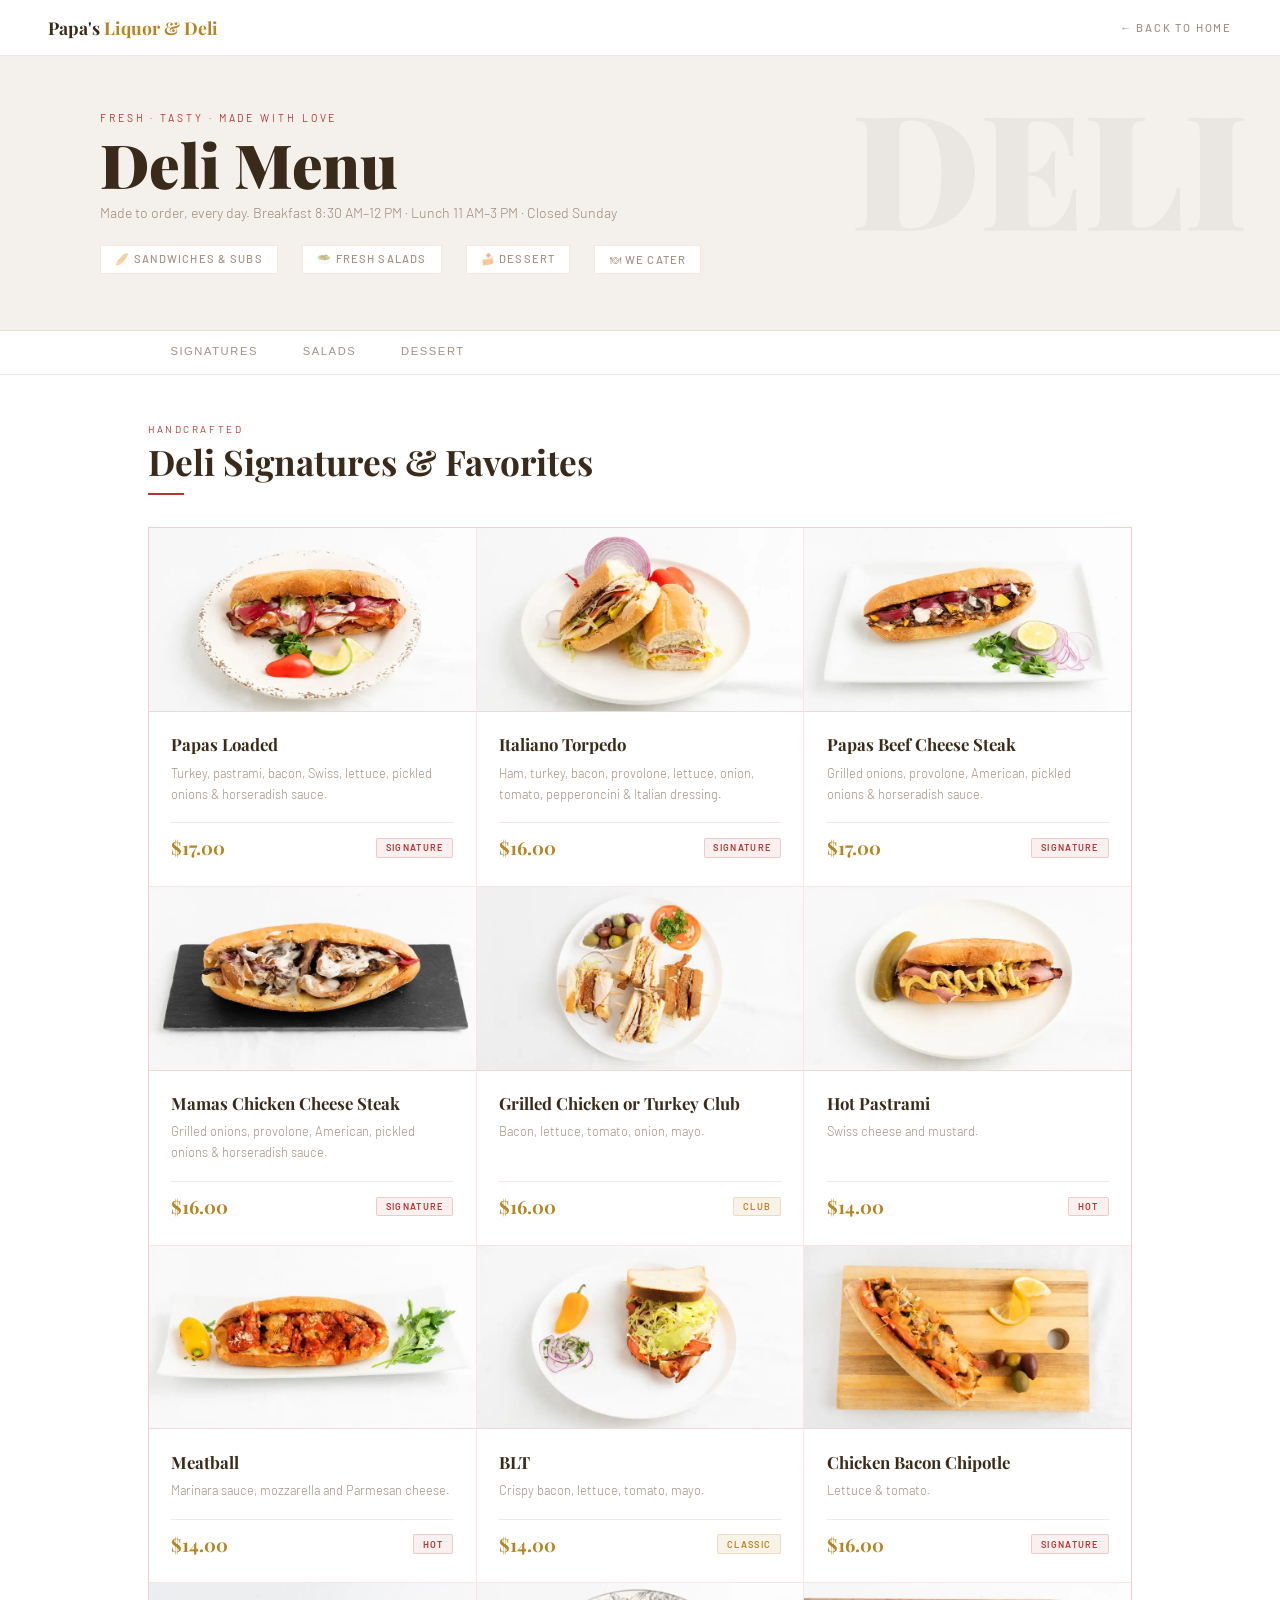
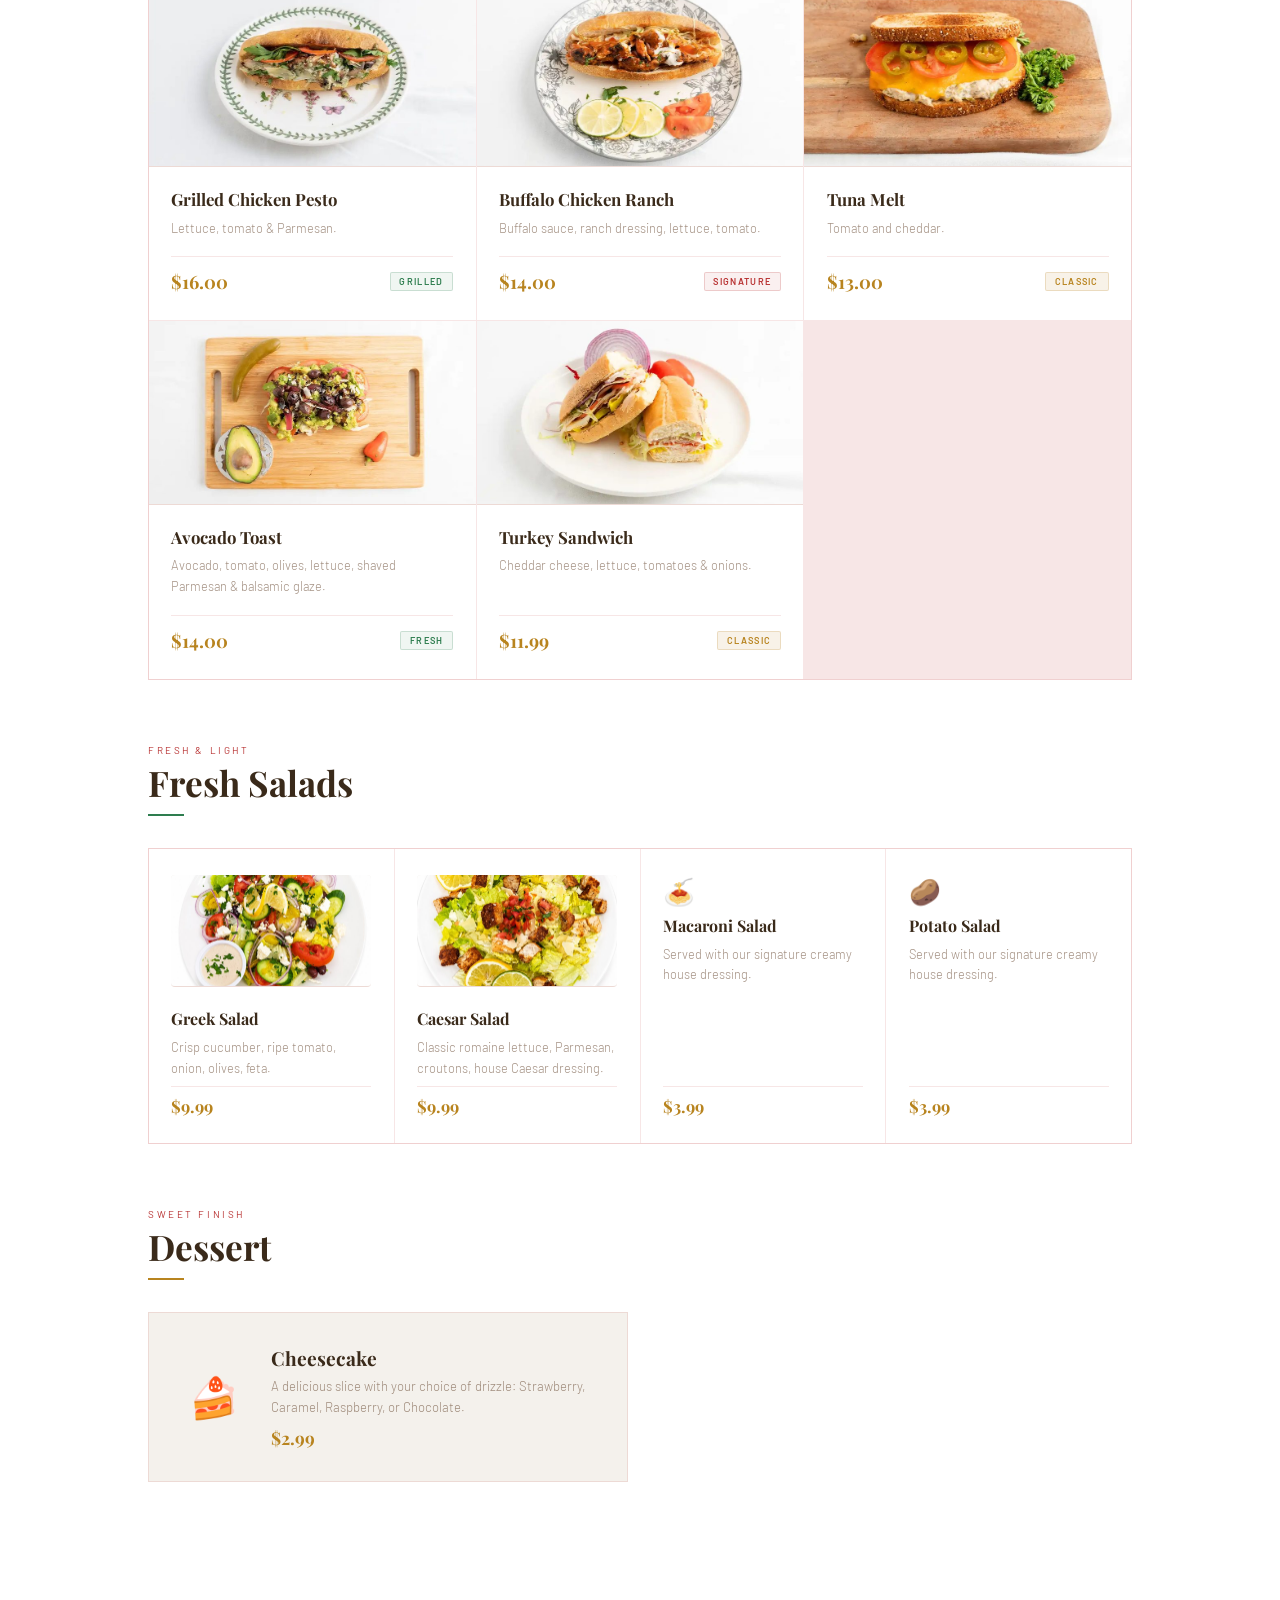
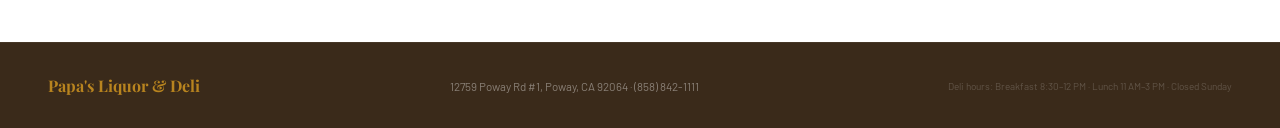
==== deli.html @ cf134327 "Update deli.html" ====
<!DOCTYPE html>
<html lang="en">
<head>
  <meta charset="UTF-8" />
  <meta name="viewport" content="width=device-width, initial-scale=1.0" />
  <title>Deli Menu — Papa's Liquor & Deli</title>
  <link href="https://fonts.googleapis.com/css2?family=Playfair+Display:ital,wght@0,700;0,900;1,400&family=Barlow:wght@300;400;500;600&display=swap" rel="stylesheet" />
  <style>
    *, *::before, *::after { box-sizing: border-box; margin: 0; padding: 0; }

    :root {
      --black:     #3a2a1a;
      --white:     #ffffff;
      --off-white: #f4f1ec;
      --panel:     #f9f7f4;
      --border:    rgba(184,50,50,0.12);
      --muted:     rgba(90,55,30,0.55);
      --gold:      #b8841f;
      --gold-dim:  rgba(184,132,31,0.1);
      --red:       #b83232;
      --red-bg:    rgba(184,50,50,0.07);
      --green:     #2e7d4f;
      --green-bg:  rgba(46,125,79,0.07);
    }

    html { scroll-behavior: smooth; }
    body {
      font-family: 'Barlow', sans-serif;
      background: var(--white);
      color: var(--black);
      overflow-x: hidden;
    }

    /* ── NAV ── */
    nav {
      position: fixed; top: 0; left: 0; right: 0; z-index: 200;
      display: flex; align-items: center; justify-content: space-between;
      padding: 1rem 3rem;
      background: rgba(255,255,255,0.96);
      backdrop-filter: blur(16px);
      border-bottom: 1px solid var(--border);
    }
    .nav-logo {
      font-family: 'Playfair Display', serif;
      font-size: 1.1rem; font-weight: 700; color: var(--black);
      text-decoration: none;
    }
    .nav-logo span { color: var(--gold); }
    .nav-back {
      font-size: 0.7rem; font-weight: 500;
      letter-spacing: 0.16em; text-transform: uppercase;
      color: var(--muted); text-decoration: none;
      transition: color 0.2s;
    }
    .nav-back:hover { color: var(--gold); }

    /* ── PAGE HEADER ── */
    .page-header {
      padding: 7rem 3rem 3.5rem;
      background: var(--off-white);
      border-bottom: 1px solid var(--border);
      position: relative; overflow: hidden;
    }
    .page-header::before {
      content: 'DELI';
      position: absolute; right: 2rem; top: 50%; transform: translateY(-50%);
      font-family: 'Playfair Display', serif;
      font-size: 10rem; font-weight: 900;
      color: rgba(0,0,0,0.04); line-height: 1;
      pointer-events: none; user-select: none;
    }
    .page-header-inner { max-width: 1080px; margin: 0 auto; position: relative; }
    .page-tag {
      font-size: 0.65rem; letter-spacing: 0.28em; text-transform: uppercase;
      color: var(--red); margin-bottom: 0.6rem;
    }
    .page-title {
      font-family: 'Playfair Display', serif;
      font-size: clamp(2.2rem, 5vw, 3.8rem);
      font-weight: 900; line-height: 1; margin-bottom: 0.6rem; color: var(--deli-red);
    }
    .page-sub {
      font-size: 0.88rem; font-weight: 300; color: var(--muted);
      margin-bottom: 1.5rem;
    }
    .header-meta {
      display: flex; gap: 1.5rem; flex-wrap: wrap;
    }
    .meta-pill {
      display: inline-flex; align-items: center; gap: 0.4rem;
      font-size: 0.7rem; font-weight: 500;
      letter-spacing: 0.1em; text-transform: uppercase;
      padding: 0.4rem 0.9rem;
      border: 1px solid var(--border);
      background: var(--white);
      color: var(--muted);
      cursor: pointer; text-decoration: none;
      font-family: 'Barlow', sans-serif;
      transition: border-color 0.2s, color 0.2s;
    }
    .meta-pill:hover { border-color: var(--deli-red); color: var(--deli-red); }

    /* ── STICKY SECTION NAV ── */
    .section-nav {
      position: sticky; top: 57px; z-index: 100;
      background: var(--white);
      border-bottom: 1px solid var(--border);
      overflow-x: auto;
    }
    .section-nav-inner {
      display: flex; max-width: 1080px; margin: 0 auto;
      padding: 0 3rem;
    }
    .snav-btn {
      padding: 0.9rem 1.4rem;
      font-size: 0.7rem; font-weight: 500;
      letter-spacing: 0.14em; text-transform: uppercase;
      background: transparent; border: none;
      border-bottom: 2px solid transparent;
      cursor: pointer; color: var(--muted);
      white-space: nowrap; transition: color 0.2s, border-color 0.2s;
    }
    .snav-btn:hover { color: var(--black); }
    .snav-btn.active { color: var(--red); border-bottom-color: var(--red); font-weight: 600; }

    /* ── CONTENT ── */
    .content { max-width: 1080px; margin: 0 auto; padding: 3rem 3rem 6rem; }

    /* ── SECTION HEADER ── */
    .menu-section { margin-bottom: 4rem; }
    .menu-section-header { margin-bottom: 2rem; }
    .section-label {
      font-size: 0.62rem; letter-spacing: 0.26em; text-transform: uppercase;
      color: var(--red); margin-bottom: 0.5rem;
    }
    .section-title {
      font-family: 'Playfair Display', serif;
      font-size: clamp(1.6rem, 3vw, 2.2rem);
      font-weight: 700; line-height: 1.1; color: var(--deli-red);
    }
    .section-rule { width: 36px; height: 2px; background: var(--red); margin-top: 0.75rem; }

    /* ── SPECIAL BANNER ── */
    .special-banner {
      background: var(--black);
      color: var(--white);
      padding: 2rem 2.5rem;
      display: grid;
      grid-template-columns: auto 1fr auto;
      gap: 2rem; align-items: center;
      margin-bottom: 3rem;
      position: relative; overflow: hidden;
    }
    .special-banner::before {
      content: '';
      position: absolute; inset: 0;
      background: repeating-linear-gradient(
        -55deg, transparent, transparent 40px,
        rgba(184,132,31,0.04) 40px, rgba(184,132,31,0.04) 41px
      );
    }
    .special-price-badge {
      width: 80px; height: 80px; border-radius: 50%;
      background: var(--gold);
      display: flex; flex-direction: column;
      align-items: center; justify-content: center;
      flex-shrink: 0; position: relative; z-index: 1;
    }
    .special-price-badge span:first-child {
      font-size: 0.6rem; font-weight: 600; letter-spacing: 0.1em; text-transform: uppercase;
      color: rgba(0,0,0,0.6);
    }
    .special-price-badge span:last-child {
      font-family: 'Playfair Display', serif;
      font-size: 1.5rem; font-weight: 900; color: var(--black); line-height: 1;
    }
    .special-info { position: relative; z-index: 1; }
    .special-name {
      font-family: 'Playfair Display', serif;
      font-size: 1.5rem; font-weight: 900;
      color: var(--gold); margin-bottom: 0.4rem;
    }
    .special-desc {
      font-size: 0.82rem; font-weight: 300;
      color: rgba(255,255,255,0.65); line-height: 1.7;
    }
    .special-options {
      position: relative; z-index: 1;
      display: flex; flex-direction: column; gap: 0.5rem;
    }
    .special-option-group { }
    .special-option-label {
      font-size: 0.6rem; font-weight: 600;
      letter-spacing: 0.16em; text-transform: uppercase;
      color: var(--gold); margin-bottom: 0.2rem;
    }
    .special-option-values {
      font-size: 0.78rem; font-weight: 300;
      color: rgba(255,255,255,0.6);
    }
    .addon-note {
      font-size: 0.72rem; font-weight: 400;
      color: rgba(255,255,255,0.4);
      border-top: 1px solid rgba(255,255,255,0.08);
      padding-top: 0.5rem; margin-top: 0.5rem;
    }

    /* ── SANDWICH GRID ── */
    .sandwich-grid {
      display: grid;
      grid-template-columns: repeat(auto-fill, minmax(300px, 1fr));
      gap: 1px;
      background: var(--border);
      border: 1px solid var(--border);
    }

    .sandwich-card {
      background: var(--white);
      display: flex; flex-direction: column;
      transition: background 0.2s;
      position: relative; overflow: hidden;
    }
    .sandwich-card:hover { background: var(--panel); }
    .sandwich-card::after {
      content: ''; position: absolute; bottom: 0; left: 0;
      width: 0; height: 2px; background: var(--red);
      transition: width 0.3s ease;
    }
    .sandwich-card:hover::after { width: 100%; }

    /* image slot */
    .sandwich-img {
      width: 100%; aspect-ratio: 16/9;
      background: var(--off-white);
      display: flex; align-items: center; justify-content: center;
      overflow: hidden; position: relative;
      border-bottom: 1px solid var(--border);
    }
    .sandwich-img img {
      width: 100%; height: 100%; object-fit: cover;
      transition: transform 0.4s ease;
    }
    .sandwich-card:hover .sandwich-img img { transform: scale(1.04); }
    .sandwich-img-placeholder {
      display: flex; flex-direction: column;
      align-items: center; justify-content: center;
      gap: 0.5rem; width: 100%; height: 100%;
      color: rgba(0,0,0,0.2);
    }
    .sandwich-img-placeholder span:first-child { font-size: 2rem; opacity: 0.4; }
    .sandwich-img-placeholder span:last-child {
      font-size: 0.62rem; letter-spacing: 0.14em; text-transform: uppercase;
    }

    .sandwich-body { padding: 1.4rem 1.4rem 1.6rem; flex: 1; display: flex; flex-direction: column; gap: 0.5rem; }

    .sandwich-name {
      font-family: 'Playfair Display', serif;
      font-size: 1.05rem; font-weight: 700; color: var(--deli-red);
      line-height: 1.2;
    }
    .sandwich-ingredients {
      font-size: 0.8rem; font-weight: 300;
      color: var(--muted); line-height: 1.65; flex: 1;
    }
    .sandwich-footer {
      display: flex; align-items: center; justify-content: space-between;
      margin-top: 0.6rem; padding-top: 0.75rem;
      border-top: 1px solid var(--border);
    }
    .sandwich-price {
      font-family: 'Playfair Display', serif;
      font-size: 1.15rem; font-weight: 700; color: var(--gold);
    }
    .sandwich-badge {
      font-size: 0.58rem; font-weight: 600;
      letter-spacing: 0.14em; text-transform: uppercase;
      padding: 0.2rem 0.55rem;
      background: var(--red-bg); color: var(--red);
      border: 1px solid rgba(184,50,50,0.2);
      border-radius: 2px;
    }
    .sandwich-badge.green {
      background: var(--green-bg); color: var(--green);
      border-color: rgba(46,125,79,0.2);
    }
    .sandwich-badge.gold {
      background: var(--gold-dim); color: var(--gold);
      border-color: rgba(184,132,31,0.2);
    }

    /* ── SALADS GRID ── */
    .salads-grid {
      display: grid;
      grid-template-columns: repeat(auto-fill, minmax(220px, 1fr));
      gap: 1px; background: var(--border); border: 1px solid var(--border);
    }
    .salad-card {
      background: var(--white); padding: 1.6rem 1.4rem;
      display: flex; flex-direction: column; gap: 0.5rem;
      transition: background 0.2s; position: relative; overflow: hidden;
    }
    .salad-card:hover { background: var(--panel); }
    .salad-card::after {
      content: ''; position: absolute; bottom: 0; left: 0;
      width: 0; height: 2px; background: var(--green);
      transition: width 0.3s ease;
    }
    .salad-card:hover::after { width: 100%; }
    .salad-icon { font-size: 1.6rem; }
    .salad-name {
      font-family: 'Playfair Display', serif;
      font-size: 1rem; font-weight: 700; color: var(--deli-red);
    }
    .salad-desc { font-size: 0.8rem; font-weight: 300; color: var(--muted); line-height: 1.6; flex: 1; }
    .salad-price {
      font-family: 'Playfair Display', serif;
      font-size: 1.05rem; font-weight: 700; color: var(--gold);
      padding-top: 0.5rem; border-top: 1px solid var(--border);
    }

    /* ── DESSERT ── */
    .dessert-card {
      background: var(--off-white);
      border: 1px solid var(--border);
      padding: 2rem 2.5rem;
      display: flex; align-items: center; gap: 2rem;
      max-width: 480px;
    }
    .dessert-icon { font-size: 2.5rem; flex-shrink: 0; }
    .dessert-name {
      font-family: 'Playfair Display', serif;
      font-size: 1.2rem; font-weight: 700; margin-bottom: 0.3rem; color: var(--deli-red);
    }
    .dessert-desc { font-size: 0.82rem; font-weight: 300; color: var(--muted); line-height: 1.6; margin-bottom: 0.5rem; }
    .dessert-price {
      font-family: 'Playfair Display', serif;
      font-size: 1.1rem; font-weight: 700; color: var(--gold);
    }

    /* ── FOOTER ── */
    footer {
      background: var(--black);
      border-top: 1px solid rgba(255,255,255,0.06);
      padding: 2rem 3rem;
      display: flex; align-items: center; justify-content: space-between;
    }
    .footer-logo {
      font-family: 'Playfair Display', serif;
      font-size: 1rem; font-weight: 700; color: var(--gold);
    }
    .footer-note { font-size: 0.72rem; color: rgba(255,255,255,0.4); }
    .footer-legal { font-size: 0.62rem; color: rgba(255,255,255,0.2); }

    @media (max-width: 768px) {
      nav { padding: 1rem 1.5rem; }
      .page-header { padding: 6rem 1.5rem 2.5rem; }
      .section-nav-inner { padding: 0 1rem; }
      .content { padding: 2rem 1.5rem 4rem; }
      .special-banner { grid-template-columns: 1fr; gap: 1.2rem; }
      .sandwich-grid { grid-template-columns: 1fr; }
      .salads-grid { grid-template-columns: 1fr 1fr; }
      footer { flex-direction: column; gap: 0.5rem; text-align: center; }
    }
  </style>
</head>
<body>

<!-- NAV -->
<nav>
  <a href="index.html" class="nav-logo">Papa's <span>Liquor & Deli</span></a>
  <a href="index.html" class="nav-back">← Back to Home</a>
</nav>

<!-- PAGE HEADER -->
<div class="page-header">
  <div class="page-header-inner">
    <p class="page-tag">Fresh · Tasty · Made With Love</p>
    <h1 class="page-title">Deli Menu</h1>
    <p class="page-sub">Made to order, every day. Breakfast 8:30 AM–12 PM · Lunch 11 AM–3 PM · Closed Sunday</p>
    <div class="header-meta">
      <button class="meta-pill" onclick="scrollToSection('signatures')">🥖 Sandwiches & Subs</button>
      <button class="meta-pill" onclick="scrollToSection('salads')">🥗 Fresh Salads</button>
      <button class="meta-pill" onclick="scrollToSection('dessert')">🍰 Dessert</button>
      <a class="meta-pill" href="index.html#contact">🍽 We Cater</a>
    </div>
  </div>
</div>

<!-- SECTION NAV -->
<div class="section-nav">
  <div class="section-nav-inner">
<button class="snav-btn" onclick="scrollTo('signatures')">Signatures</button>
    <button class="snav-btn" onclick="scrollTo('salads')">Salads</button>
    <button class="snav-btn" onclick="scrollTo('dessert')">Dessert</button>
  </div>
</div>

<!-- CONTENT -->
<div class="content">

  <!-- DELI SIGNATURES -->
  <div class="menu-section" id="signatures">
    <div class="menu-section-header">
      <p class="section-label">Handcrafted</p>
      <h2 class="section-title">Deli Signatures & Favorites</h2>
      <div class="section-rule"></div>
    </div>

    <div class="sandwich-grid">

      <div class="sandwich-card">
        <div class="sandwich-img">
          <img src="[data-uri]" alt="Papas Loaded" loading="lazy" />
        </div>
        <div class="sandwich-body">
          <div class="sandwich-name">Papas Loaded</div>
          <div class="sandwich-ingredients">Turkey, pastrami, bacon, Swiss, lettuce, pickled onions & horseradish sauce.</div>
          <div class="sandwich-footer">
            <div class="sandwich-price">$17.00</div>
            <span class="sandwich-badge">Signature</span>
          </div>
        </div>
      </div>

      <div class="sandwich-card">
        <div class="sandwich-img">
          <img src="[data-uri]" alt="Italiano Torpedo" loading="lazy" />
        </div>
        <div class="sandwich-body">
          <div class="sandwich-name">Italiano Torpedo</div>
          <div class="sandwich-ingredients">Ham, turkey, bacon, provolone, lettuce, onion, tomato, pepperoncini & Italian dressing.</div>
          <div class="sandwich-footer">
            <div class="sandwich-price">$16.00</div>
            <span class="sandwich-badge">Signature</span>
          </div>
        </div>
      </div>

      <div class="sandwich-card">
        <div class="sandwich-img">
          <img src="[data-uri]" alt="Papas Beef Cheese Steak" loading="lazy" />
        </div>
        <div class="sandwich-body">
          <div class="sandwich-name">Papas Beef Cheese Steak</div>
          <div class="sandwich-ingredients">Grilled onions, provolone, American, pickled onions & horseradish sauce.</div>
          <div class="sandwich-footer">
            <div class="sandwich-price">$17.00</div>
            <span class="sandwich-badge">Signature</span>
          </div>
        </div>
      </div>

      <div class="sandwich-card">
        <div class="sandwich-img">
          <img src="[data-uri]" alt="Mamas Chicken Cheese Steak" loading="lazy" />
        </div>
        <div class="sandwich-body">
          <div class="sandwich-name">Mamas Chicken Cheese Steak</div>
          <div class="sandwich-ingredients">Grilled onions, provolone, American, pickled onions & horseradish sauce.</div>
          <div class="sandwich-footer">
            <div class="sandwich-price">$16.00</div>
            <span class="sandwich-badge">Signature</span>
          </div>
        </div>
      </div>

      <div class="sandwich-card">
        <div class="sandwich-img">
          <img src="[data-uri]" alt="Grilled Chicken or Turkey Club" loading="lazy" />
        </div>
        <div class="sandwich-body">
          <div class="sandwich-name">Grilled Chicken or Turkey Club</div>
          <div class="sandwich-ingredients">Bacon, lettuce, tomato, onion, mayo.</div>
          <div class="sandwich-footer">
            <div class="sandwich-price">$16.00</div>
            <span class="sandwich-badge gold">Club</span>
          </div>
        </div>
      </div>

      <div class="sandwich-card">
        <div class="sandwich-img">
          <img src="[data-uri]" alt="Hot Pastrami" loading="lazy" />
        </div>
        <div class="sandwich-body">
          <div class="sandwich-name">Hot Pastrami</div>
          <div class="sandwich-ingredients">Swiss cheese and mustard.</div>
          <div class="sandwich-footer">
            <div class="sandwich-price">$14.00</div>
            <span class="sandwich-badge">Hot</span>
          </div>
        </div>
      </div>

      <div class="sandwich-card">
        <div class="sandwich-img">
          <img src="[data-uri]" alt="Meatball" loading="lazy" />
        </div>
        <div class="sandwich-body">
          <div class="sandwich-name">Meatball</div>
          <div class="sandwich-ingredients">Marinara sauce, mozzarella and Parmesan cheese.</div>
          <div class="sandwich-footer">
            <div class="sandwich-price">$14.00</div>
            <span class="sandwich-badge">Hot</span>
          </div>
        </div>
      </div>

      <div class="sandwich-card">
        <div class="sandwich-img">
          <img src="[data-uri]" alt="BLT" loading="lazy" />
        </div>
        <div class="sandwich-body">
          <div class="sandwich-name">BLT</div>
          <div class="sandwich-ingredients">Crispy bacon, lettuce, tomato, mayo.</div>
          <div class="sandwich-footer">
            <div class="sandwich-price">$14.00</div>
            <span class="sandwich-badge gold">Classic</span>
          </div>
        </div>
      </div>

      <div class="sandwich-card">
        <div class="sandwich-img">
          <img src="[data-uri]" alt="Chicken Bacon Chipotle" loading="lazy" />
        </div>
        <div class="sandwich-body">
          <div class="sandwich-name">Chicken Bacon Chipotle</div>
          <div class="sandwich-ingredients">Lettuce & tomato.</div>
          <div class="sandwich-footer">
            <div class="sandwich-price">$16.00</div>
            <span class="sandwich-badge">Signature</span>
          </div>
        </div>
      </div>

      <div class="sandwich-card">
        <div class="sandwich-img">
          <img src="[data-uri]" alt="Grilled Chicken Pesto" loading="lazy" />
        </div>
        <div class="sandwich-body">
          <div class="sandwich-name">Grilled Chicken Pesto</div>
          <div class="sandwich-ingredients">Lettuce, tomato & Parmesan.</div>
          <div class="sandwich-footer">
            <div class="sandwich-price">$16.00</div>
            <span class="sandwich-badge green">Grilled</span>
          </div>
        </div>
      </div>

      <div class="sandwich-card">
        <div class="sandwich-img">
          <img src="[data-uri]" alt="Buffalo Chicken Ranch" loading="lazy" />
        </div>
        <div class="sandwich-body">
          <div class="sandwich-name">Buffalo Chicken Ranch</div>
          <div class="sandwich-ingredients">Buffalo sauce, ranch dressing, lettuce, tomato.</div>
          <div class="sandwich-footer">
            <div class="sandwich-price">$14.00</div>
            <span class="sandwich-badge">Signature</span>
          </div>
        </div>
      </div>

      <div class="sandwich-card">
        <div class="sandwich-img">
          <img src="[data-uri]" alt="Tuna Melt" loading="lazy" />
        </div>
        <div class="sandwich-body">
          <div class="sandwich-name">Tuna Melt</div>
          <div class="sandwich-ingredients">Tomato and cheddar.</div>
          <div class="sandwich-footer">
            <div class="sandwich-price">$13.00</div>
            <span class="sandwich-badge gold">Classic</span>
          </div>
        </div>
      </div>

      <div class="sandwich-card">
        <div class="sandwich-img">
          <img src="[data-uri]" alt="Avocado Toast" loading="lazy" />
        </div>
        <div class="sandwich-body">
          <div class="sandwich-name">Avocado Toast</div>
          <div class="sandwich-ingredients">Avocado, tomato, olives, lettuce, shaved Parmesan & balsamic glaze.</div>
          <div class="sandwich-footer">
            <div class="sandwich-price">$14.00</div>
            <span class="sandwich-badge green">Fresh</span>
          </div>
        </div>
      </div>

      <div class="sandwich-card">
        <div class="sandwich-img">
          <img src="[data-uri]" alt="Turkey Sandwich" loading="lazy" />
        </div>
        <div class="sandwich-body">
          <div class="sandwich-name">Turkey Sandwich</div>
          <div class="sandwich-ingredients">Cheddar cheese, lettuce, tomatoes & onions.</div>
          <div class="sandwich-footer">
            <div class="sandwich-price">$11.99</div>
            <span class="sandwich-badge gold">Classic</span>
          </div>
        </div>
      </div>

    </div>
  </div>

  <!-- FRESH SALADS -->
  <div class="menu-section" id="salads">
    <div class="menu-section-header">
      <p class="section-label">Fresh & Light</p>
      <h2 class="section-title">Fresh Salads</h2>
      <div class="section-rule" style="background: var(--green);"></div>
    </div>
    <div class="salads-grid">

      <div class="salad-card">
        <div class="sandwich-img" style="border-radius:4px;margin-bottom:0.8rem;"><img src="[data-uri]" alt="Greek Salad" loading="lazy" style="width:100%;aspect-ratio:4/3;object-fit:cover;" /></div>
        <div class="salad-name">Greek Salad</div>
        <div class="salad-desc">Crisp cucumber, ripe tomato, onion, olives, feta.</div>
        <div class="salad-price">$9.99</div>
      </div>

      <div class="salad-card">
        <div class="sandwich-img" style="border-radius:4px;margin-bottom:0.8rem;"><img src="[data-uri]" alt="Caesar Salad" loading="lazy" style="width:100%;aspect-ratio:4/3;object-fit:cover;" /></div>
        <div class="salad-name">Caesar Salad</div>
        <div class="salad-desc">Classic romaine lettuce, Parmesan, croutons, house Caesar dressing.</div>
        <div class="salad-price">$9.99</div>
      </div>

      <div class="salad-card">
        <div class="salad-icon">🍝</div>
        <div class="salad-name">Macaroni Salad</div>
        <div class="salad-desc">Served with our signature creamy house dressing.</div>
        <div class="salad-price">$3.99</div>
      </div>

      <div class="salad-card">
        <div class="salad-icon">🥔</div>
        <div class="salad-name">Potato Salad</div>
        <div class="salad-desc">Served with our signature creamy house dressing.</div>
        <div class="salad-price">$3.99</div>
      </div>

    </div>
  </div>

  <!-- DESSERT -->
  <div class="menu-section" id="dessert">
    <div class="menu-section-header">
      <p class="section-label">Sweet Finish</p>
      <h2 class="section-title">Dessert</h2>
      <div class="section-rule" style="background: var(--gold);"></div>
    </div>
    <div class="dessert-card">
      <div class="dessert-icon">🍰</div>
      <div>
        <div class="dessert-name">Cheesecake</div>
        <div class="dessert-desc">A delicious slice with your choice of drizzle: Strawberry, Caramel, Raspberry, or Chocolate.</div>
        <div class="dessert-price">$2.99</div>
      </div>
    </div>
  </div>

</div>

<!-- FOOTER -->
<footer>
  <div class="footer-logo">Papa's Liquor & Deli</div>
  <div class="footer-note"><a href="https://maps.google.com/?q=12759+Poway+Rd+%231+Poway+CA+92064" target="_blank" style="color:inherit;text-decoration:none;">12759 Poway Rd #1, Poway, CA 92064</a> · <a href="tel:+18588421111" style="color:inherit;text-decoration:none;">(858) 842-1111</a></div>
  <div class="footer-legal">Deli hours: Breakfast 8:30–12 PM · Lunch 11 AM–3 PM · Closed Sunday</div>
</footer>

<script>
  function scrollToSection(id) {
    const el = document.getElementById(id);
    if (el) {
      const offset = 110;
      const top = el.getBoundingClientRect().top + window.scrollY - offset;
      window.scrollTo({ top, behavior: 'smooth' });
    }
  }

  function scrollTo(id) {
    document.querySelectorAll('.snav-btn').forEach(b => b.classList.remove('active'));
    event.target.classList.add('active');
    const el = document.getElementById(id);
    if (el) {
      const offset = 110;
      const top = el.getBoundingClientRect().top + window.scrollY - offset;
      window.scrollTo({ top, behavior: 'smooth' });
    }
  }

  // Auto-highlight section nav on scroll
  const sections = ['signatures','salads','dessert'];
  window.addEventListener('scroll', () => {
    let current = 'special';
    sections.forEach(id => {
      const el = document.getElementById(id);
      if (el && el.getBoundingClientRect().top < 140) current = id;
    });
    document.querySelectorAll('.snav-btn').forEach((btn, i) => {
      btn.classList.toggle('active', sections[i] === current);
    });
  });
</script>

</body>
</html>
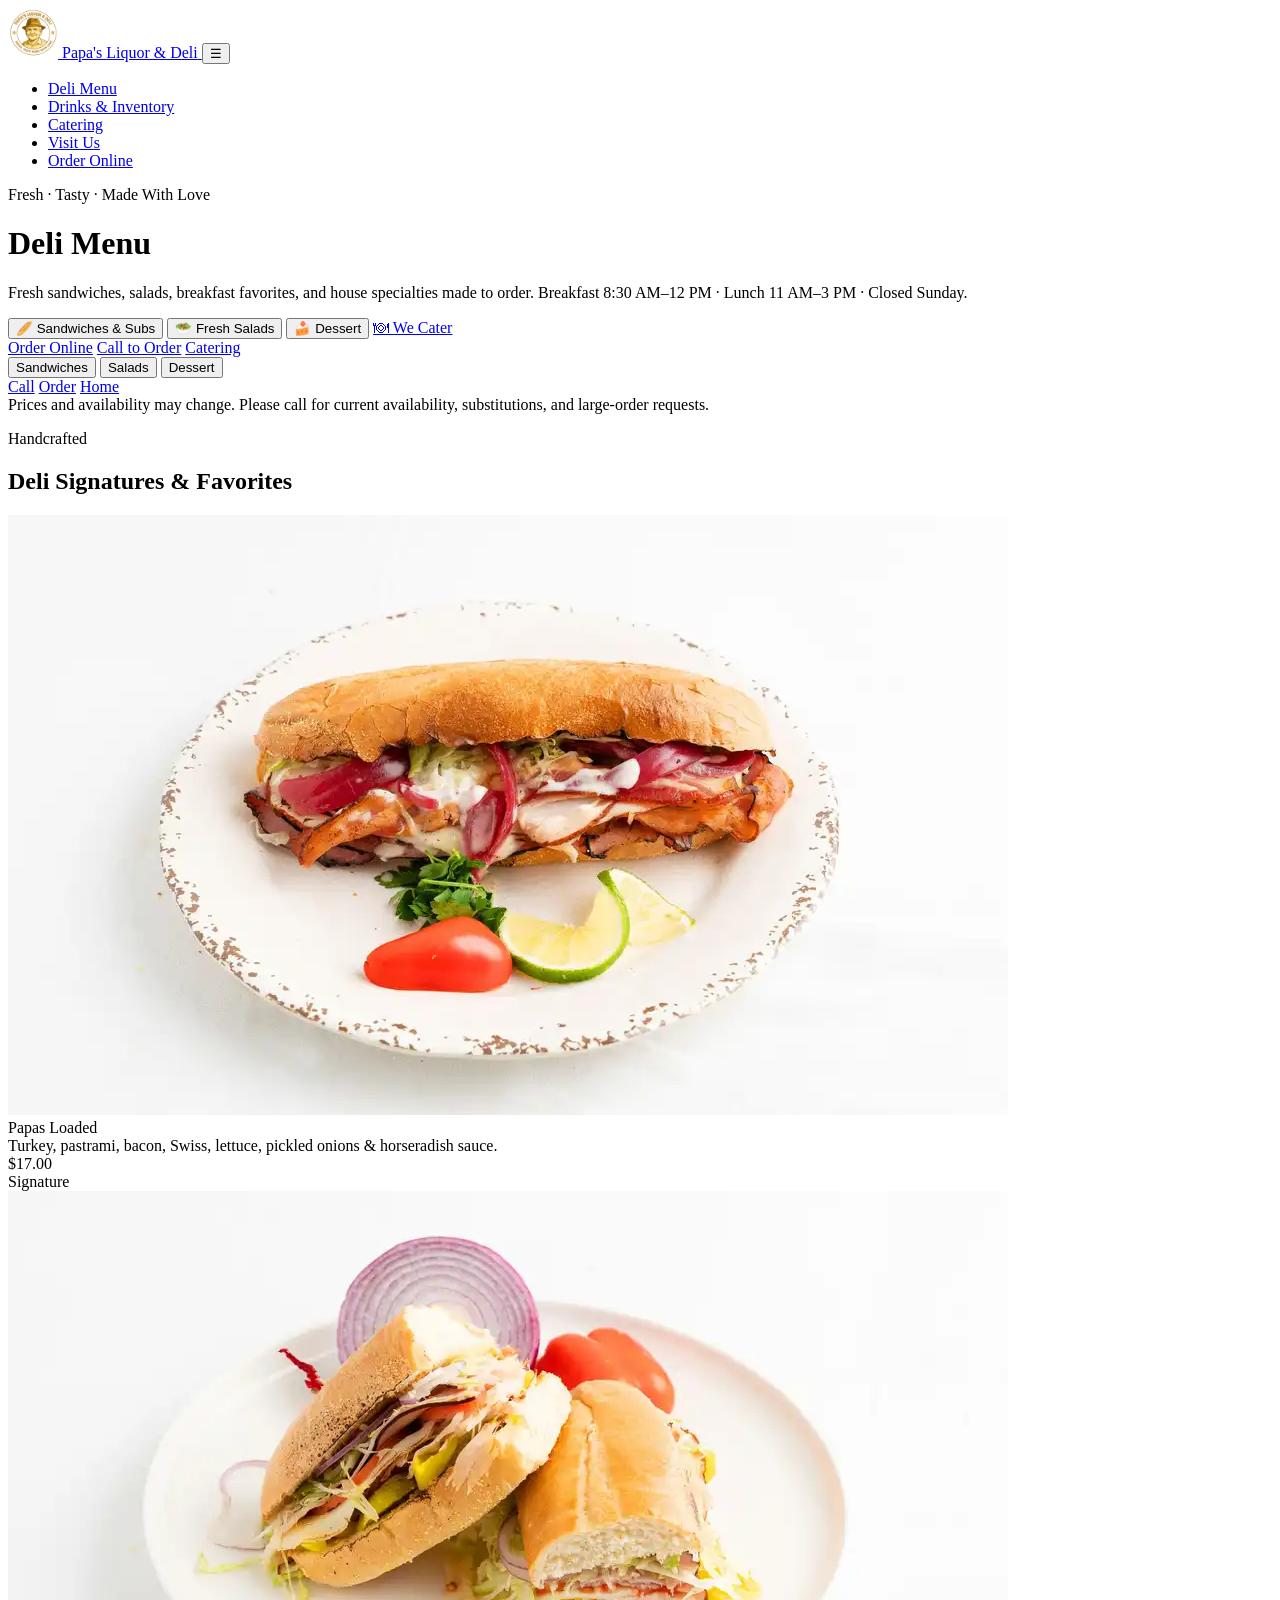
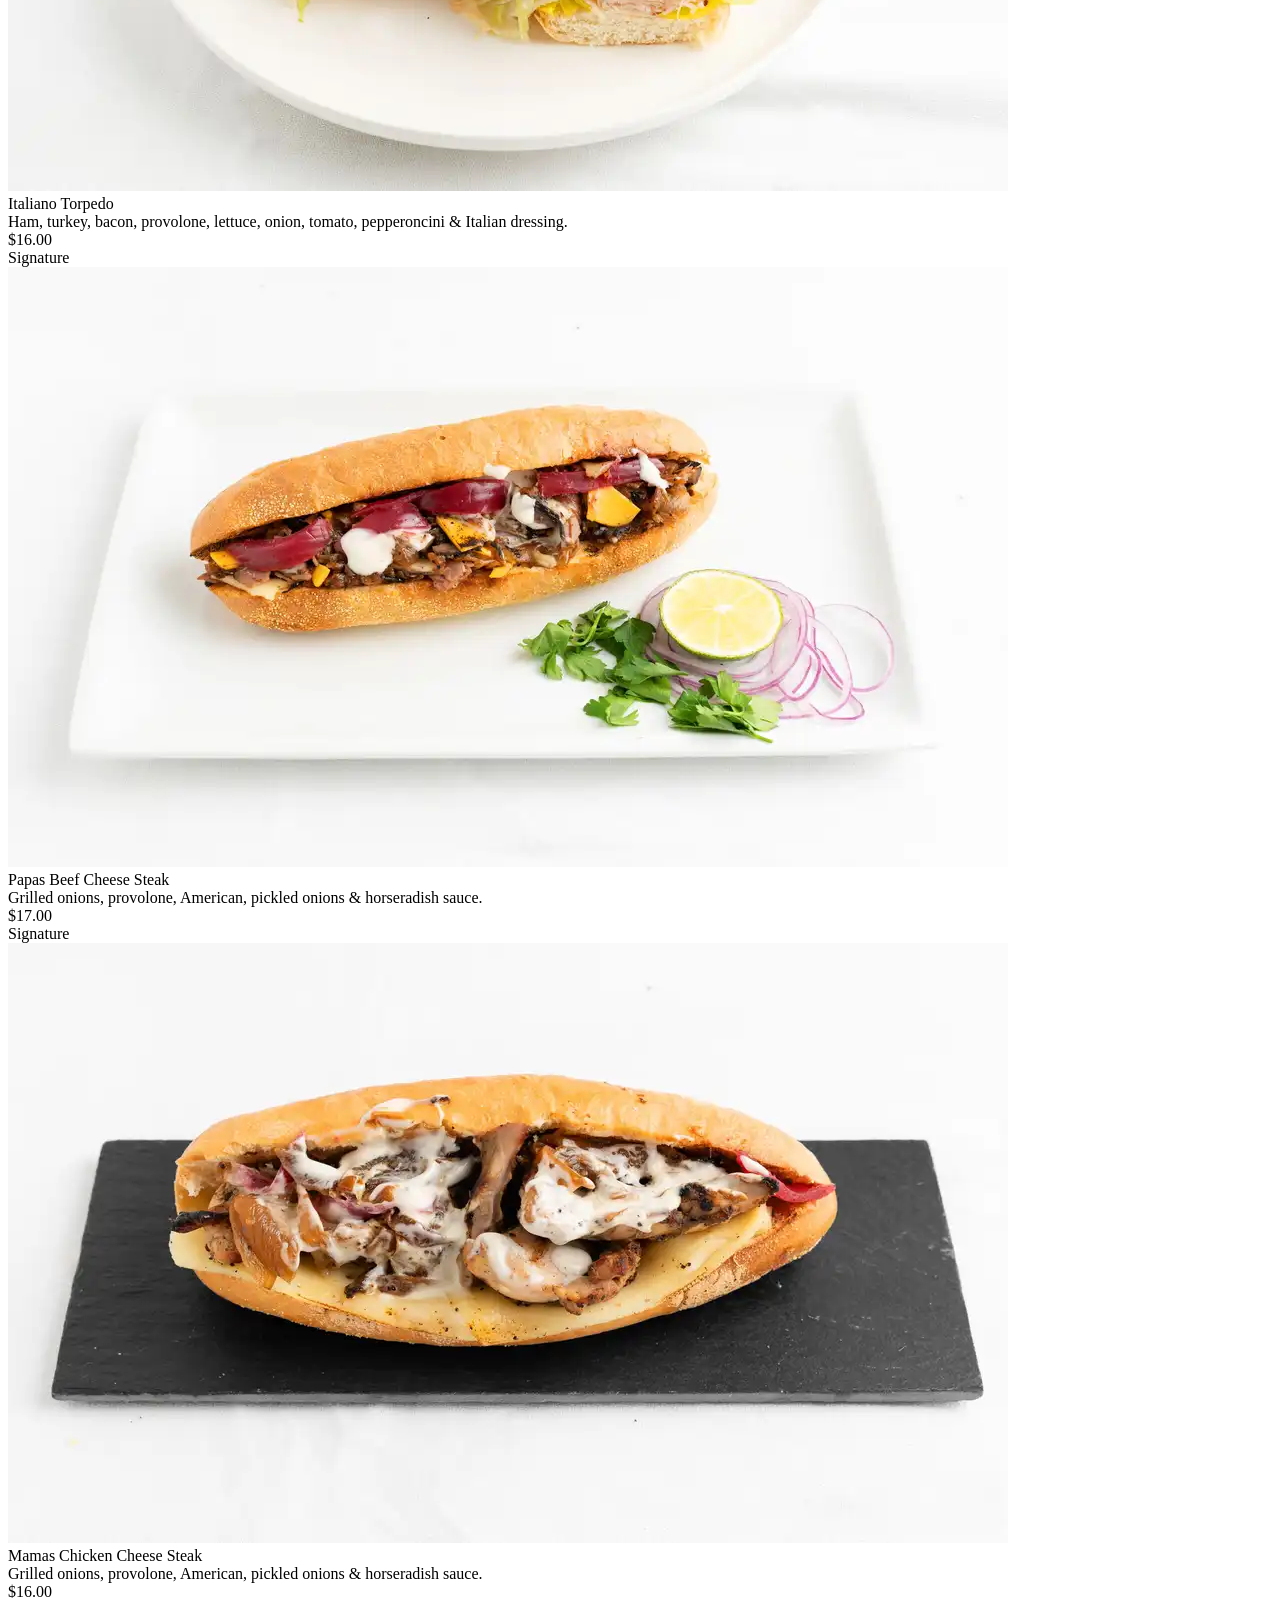
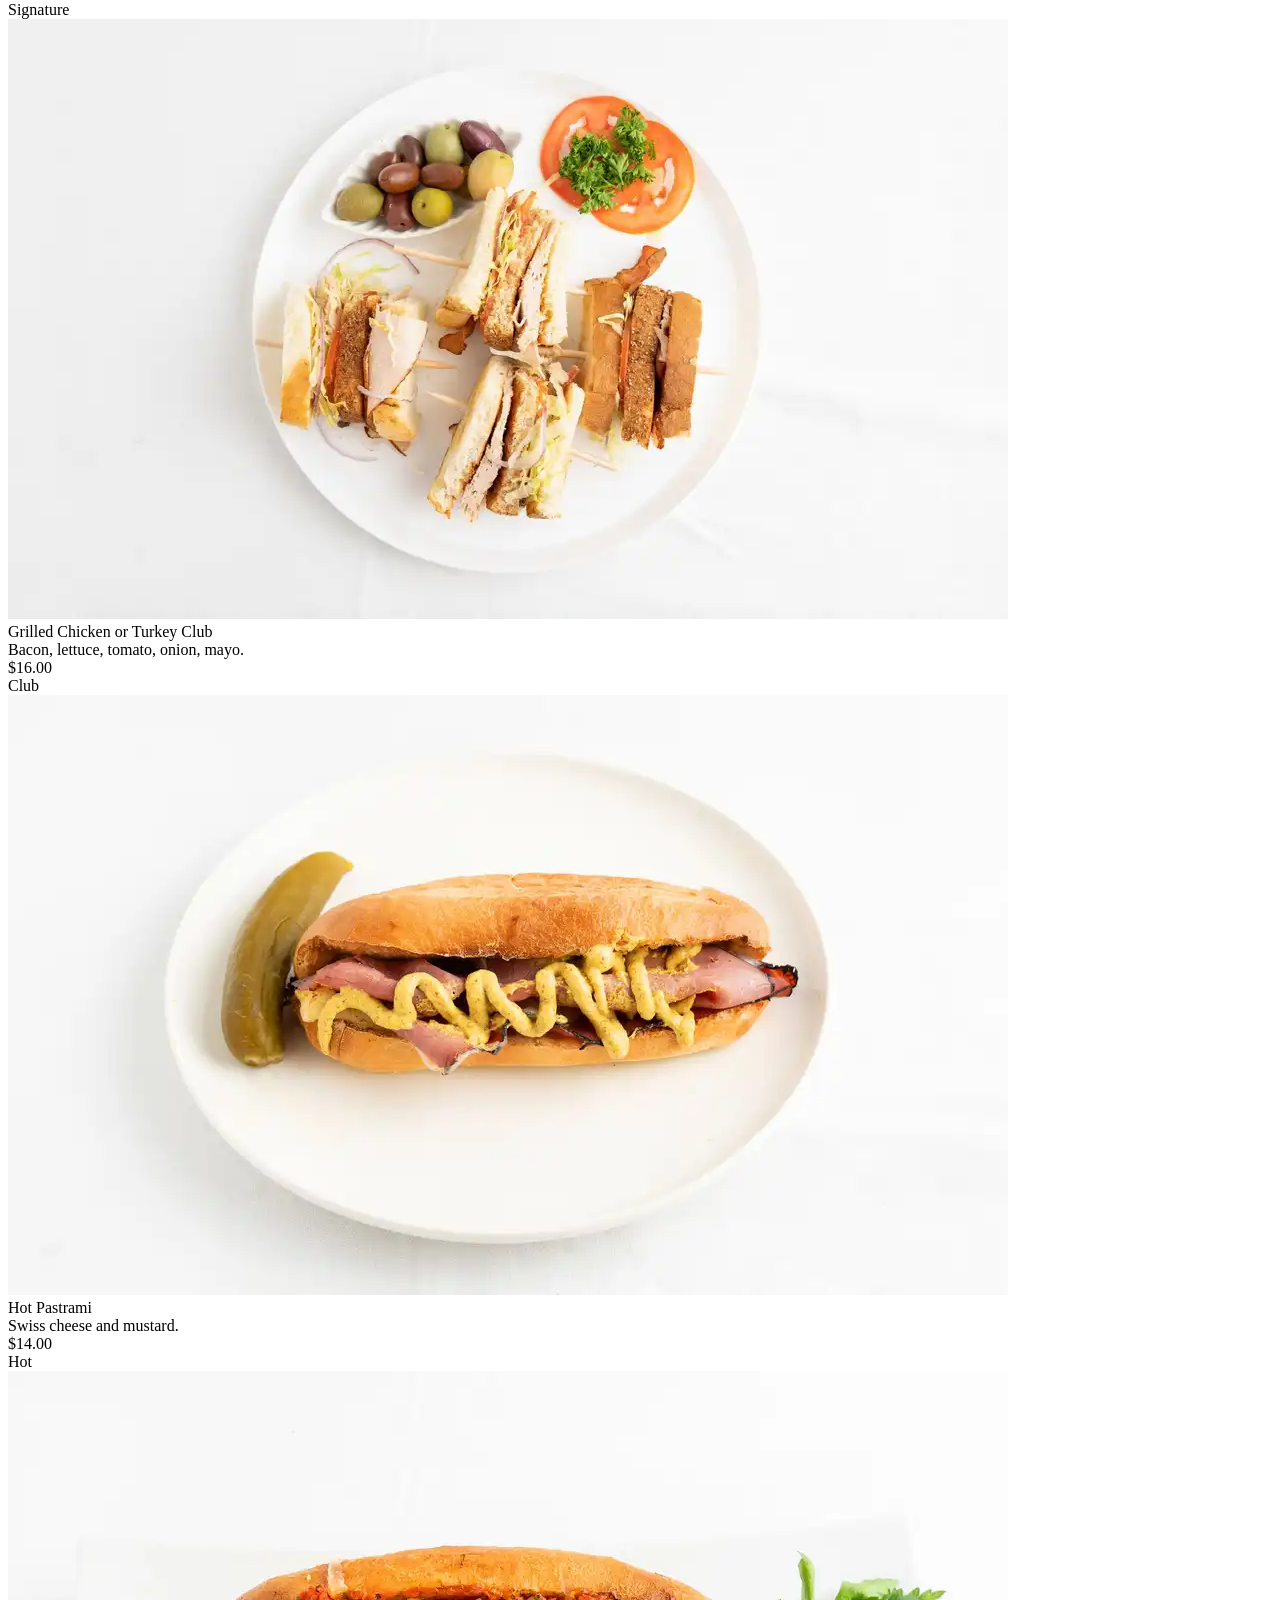
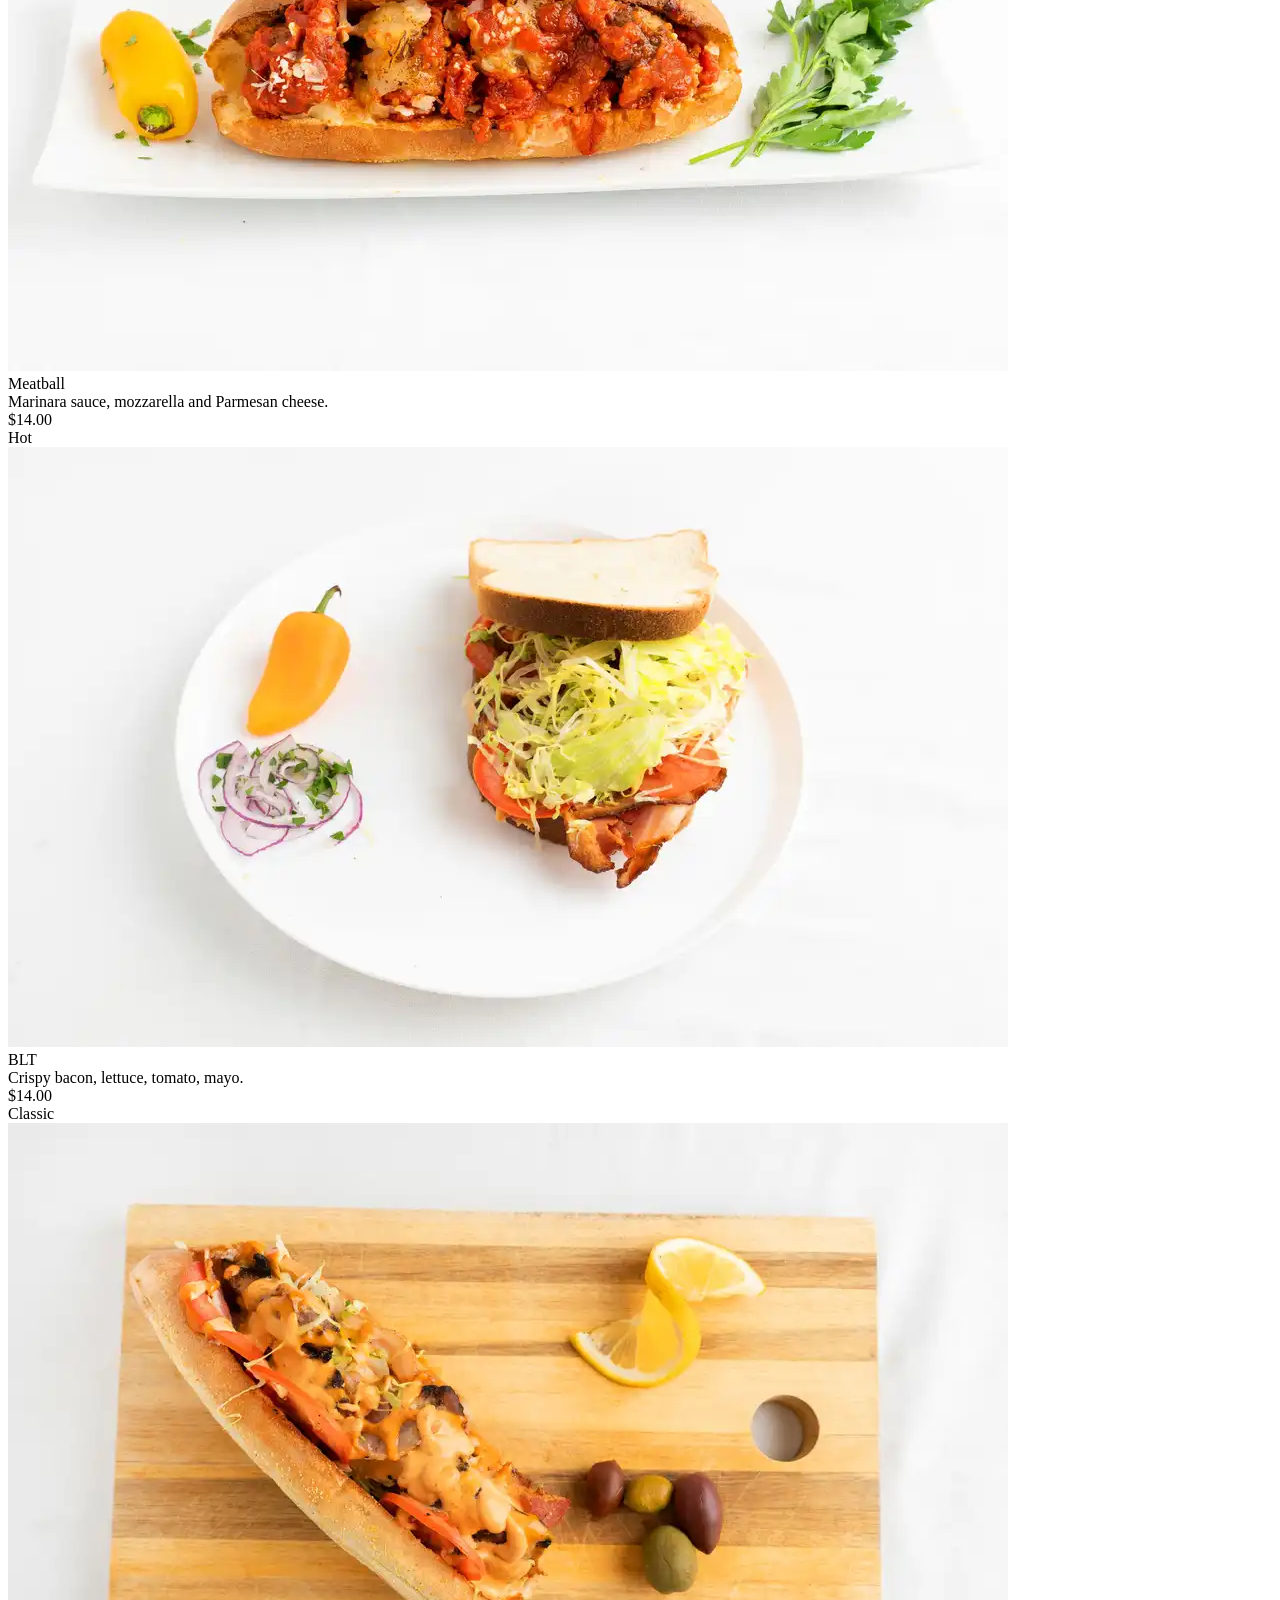
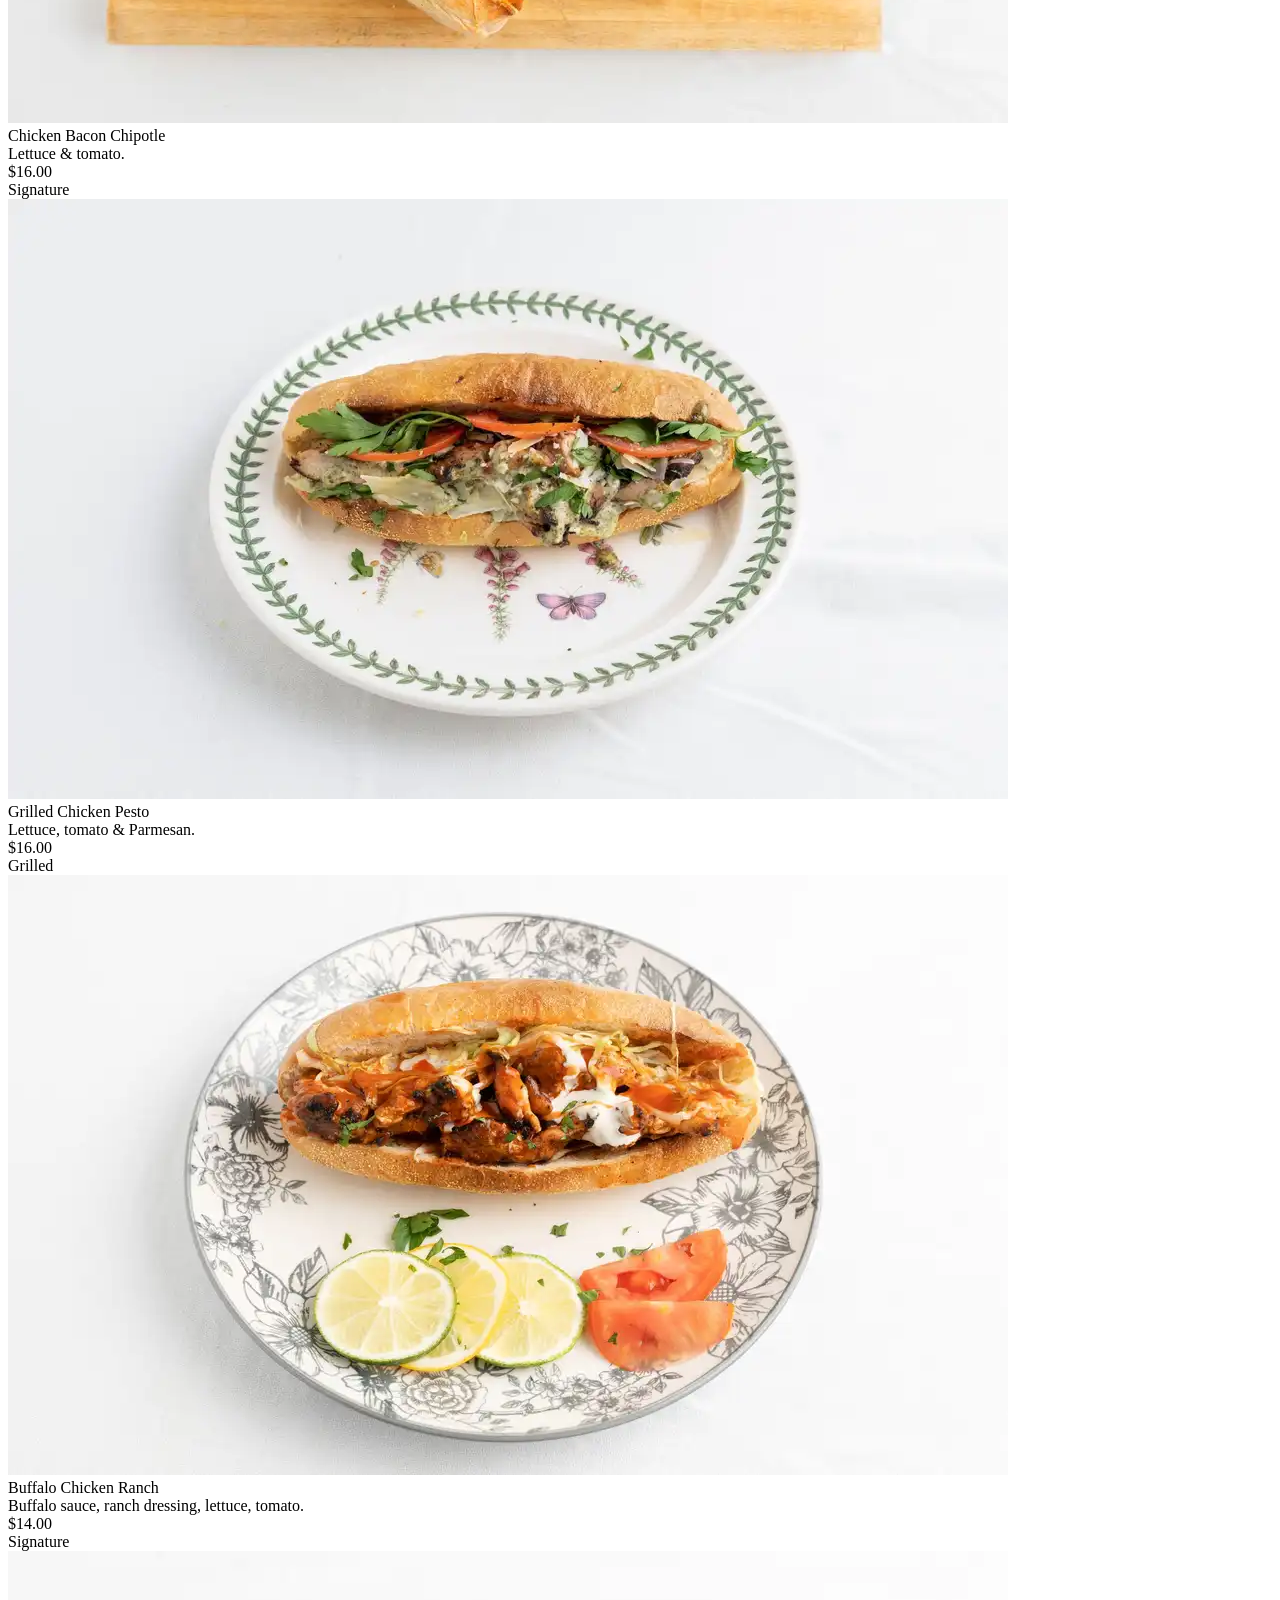
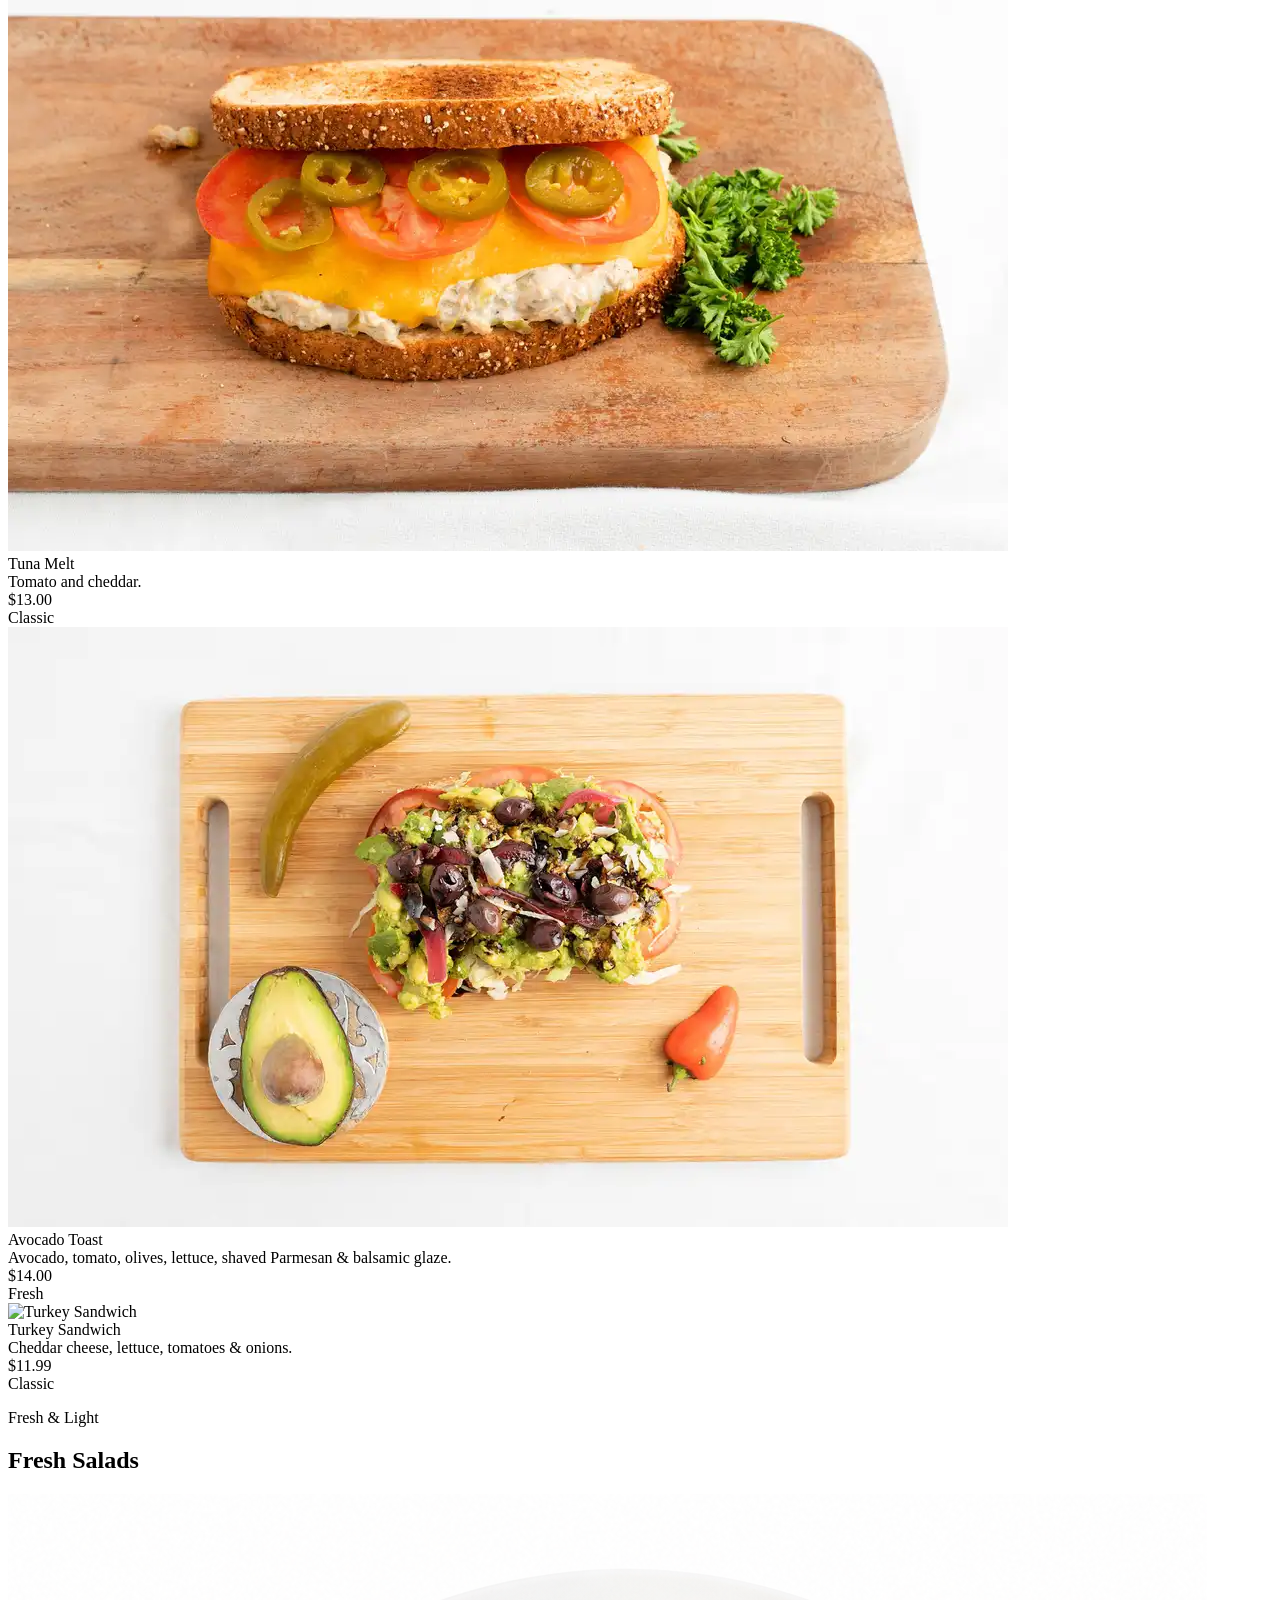
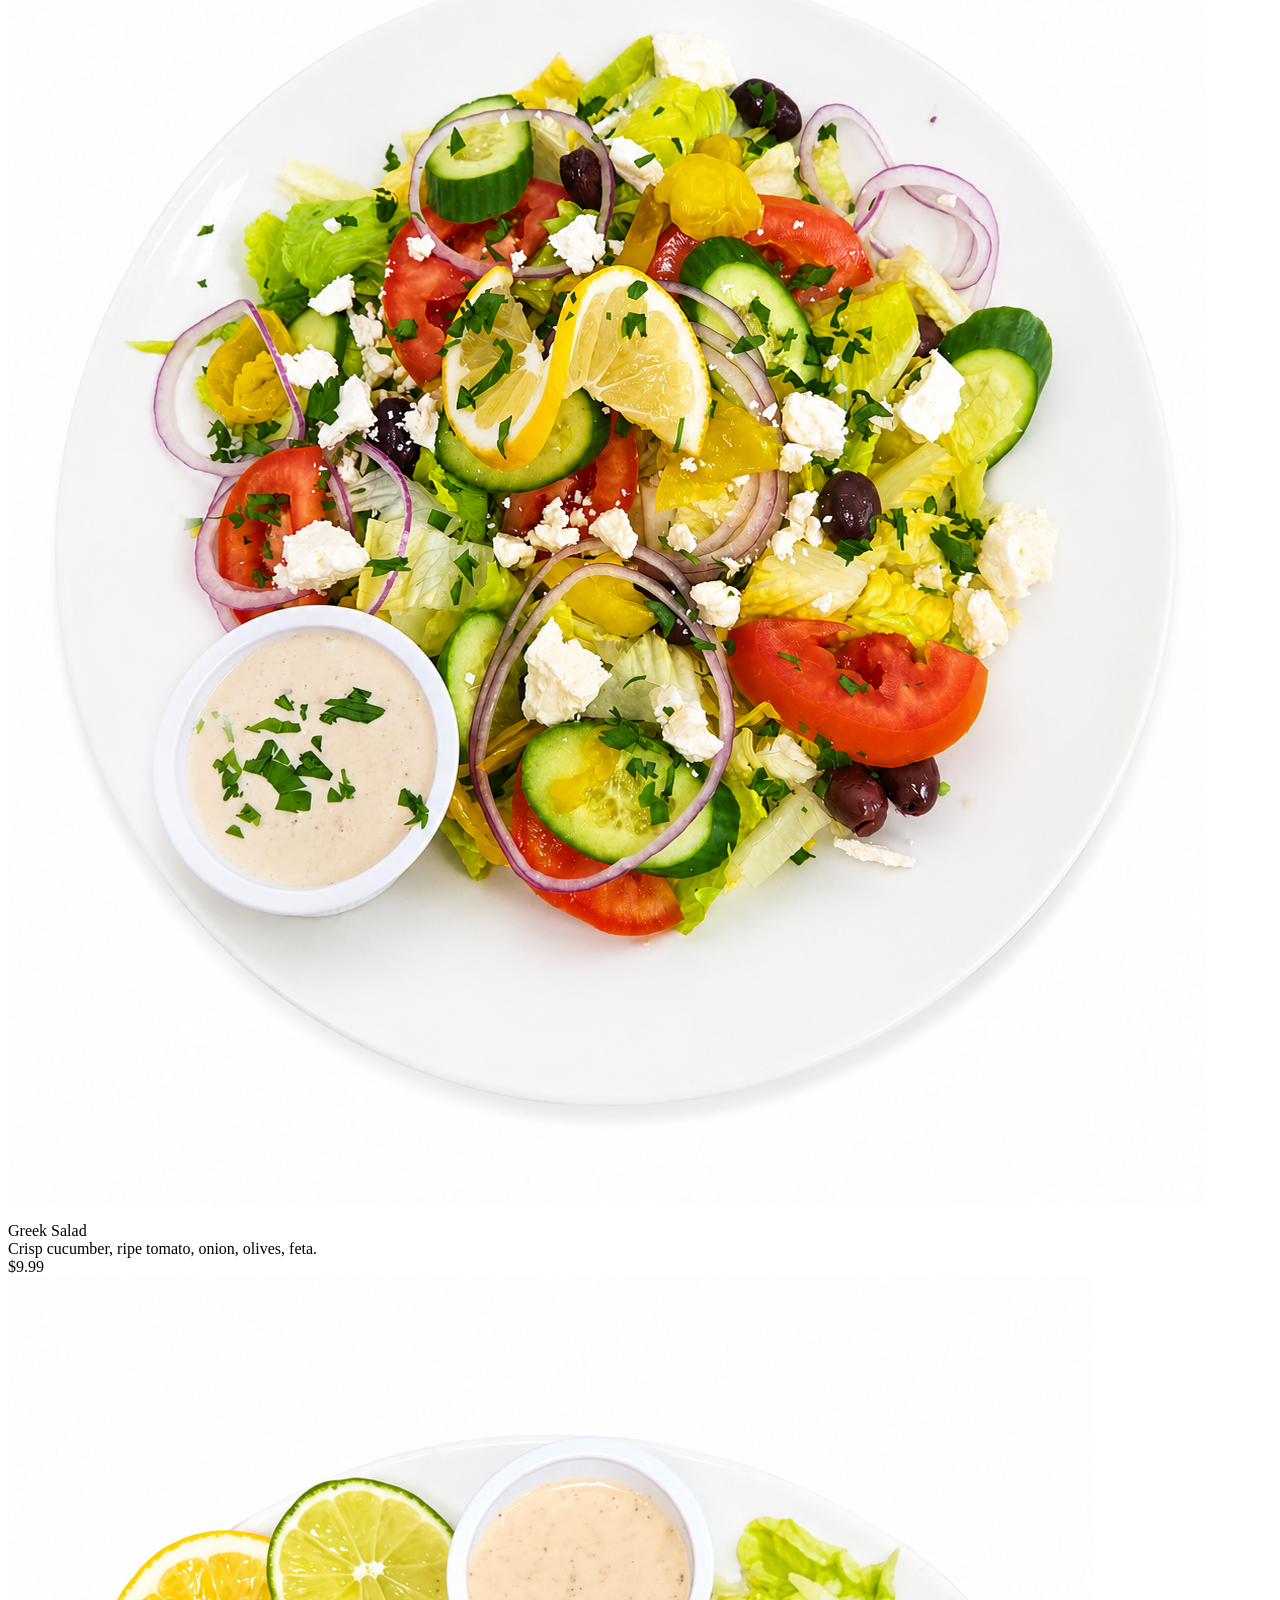
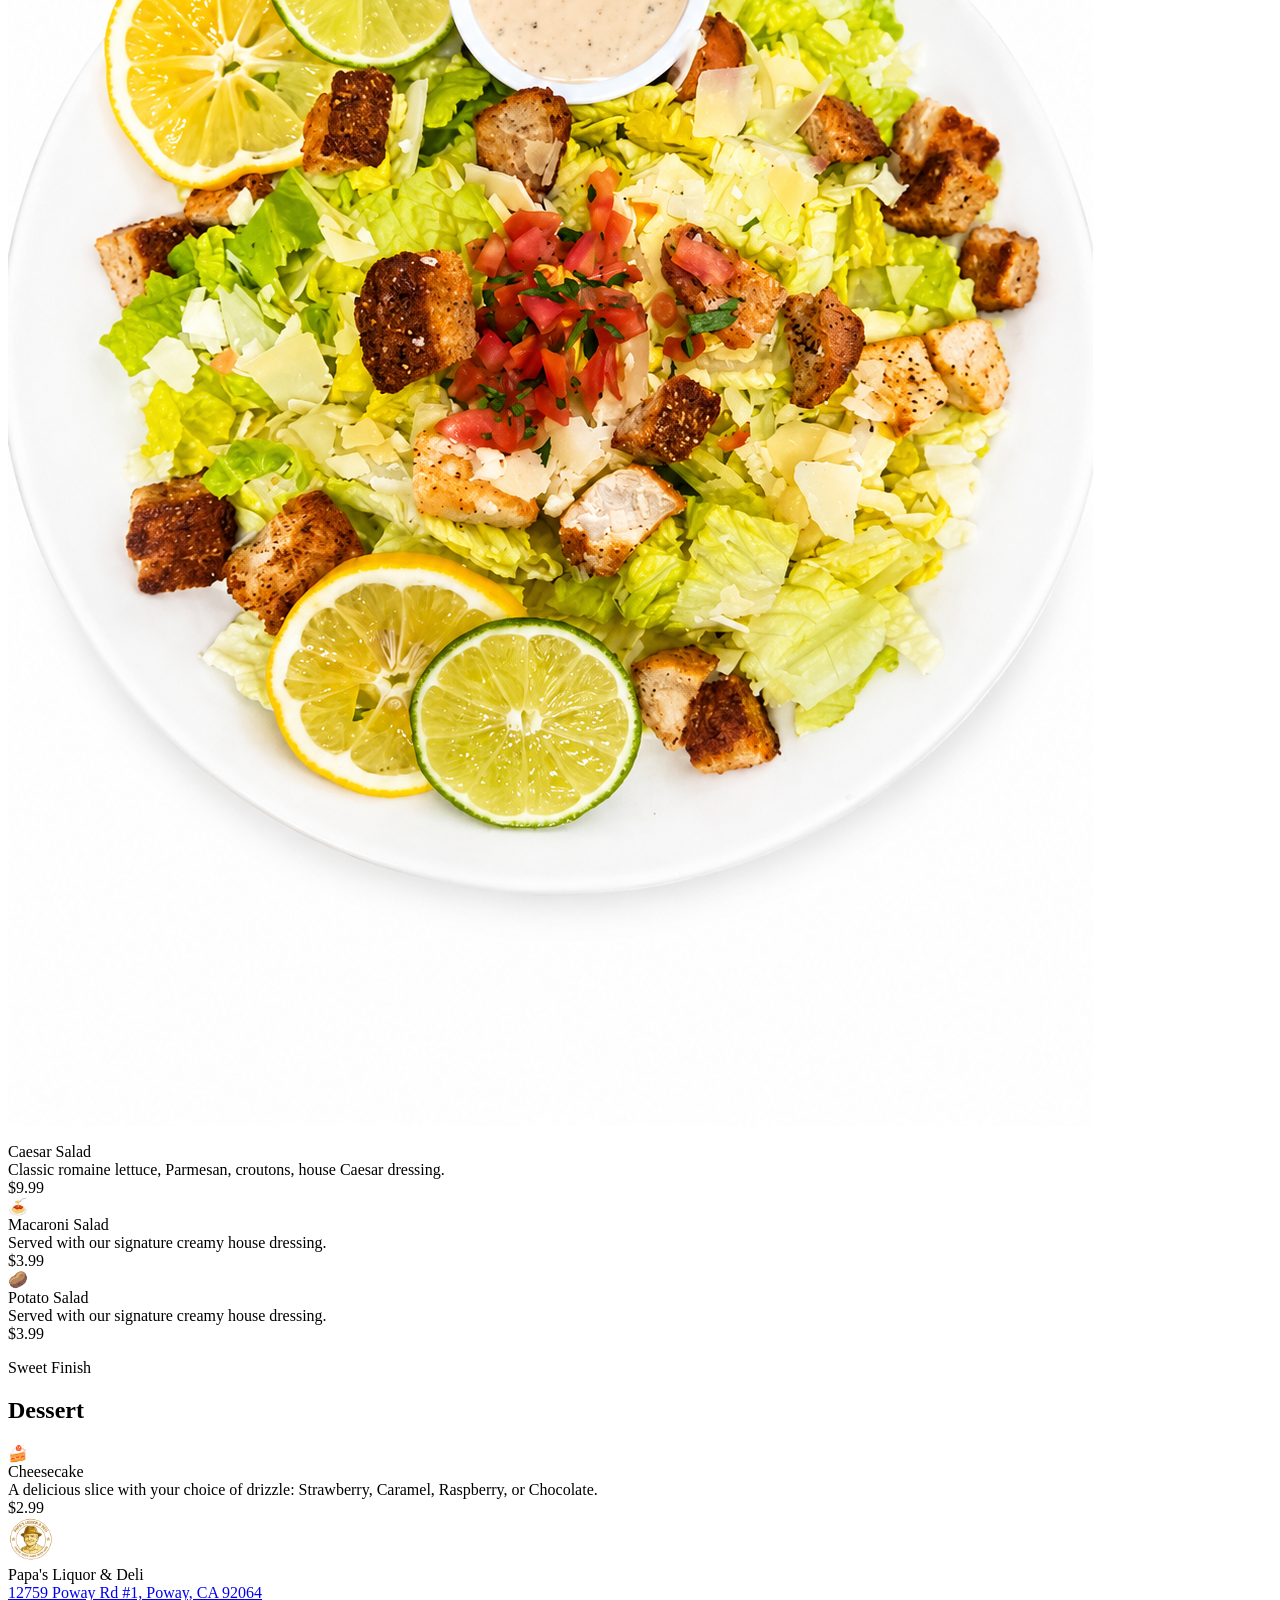
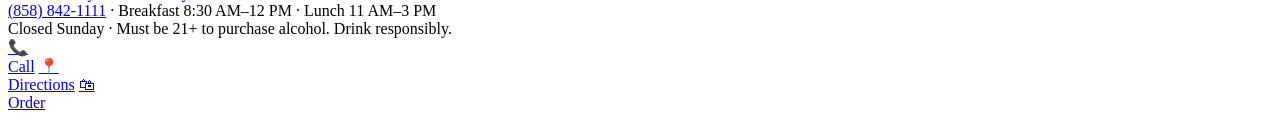
==== commit 3b126d84: "Update deli.html" ====
--- a/deli.html
+++ b/deli.html
@@ -1,713 +1,325 @@
 <!DOCTYPE html>
+
 <html lang="en">
 <head>
-  <meta charset="UTF-8" />
-  <meta name="viewport" content="width=device-width, initial-scale=1.0" />
-  <title>Deli Menu — Papa's Liquor & Deli</title>
-  <link href="https://fonts.googleapis.com/css2?family=Playfair+Display:ital,wght@0,700;0,900;1,400&family=Barlow:wght@300;400;500;600&display=swap" rel="stylesheet" />
-  <style>
-    *, *::before, *::after { box-sizing: border-box; margin: 0; padding: 0; }
+<meta charset="utf-8"/>
+<meta content="width=device-width, initial-scale=1.0" name="viewport"/>
+<title>Deli Menu — Papa's Liquor &amp; Deli</title>
+<link href="https://fonts.googleapis.com/css2?family=Playfair+Display:ital,wght@0,700;0,900;1,400&amp;family=Barlow:wght@300;400;500;600&amp;display=swap" rel="stylesheet"/>
 
-    :root {
-      --black:     #3a2a1a;
-      --white:     #ffffff;
-      --off-white: #f4f1ec;
-      --panel:     #f9f7f4;
-      --border:    rgba(184,50,50,0.12);
-      --muted:     rgba(90,55,30,0.55);
-      --gold:      #b8841f;
-      --gold-dim:  rgba(184,132,31,0.1);
-      --red:       #b83232;
-      --red-bg:    rgba(184,50,50,0.07);
-      --green:     #2e7d4f;
-      --green-bg:  rgba(46,125,79,0.07);
-    }
-
-    html { scroll-behavior: smooth; }
-    body {
-      font-family: 'Barlow', sans-serif;
-      background: var(--white);
-      color: var(--black);
-      overflow-x: hidden;
-    }
-
-    /* ── NAV ── */
-    nav {
-      position: fixed; top: 0; left: 0; right: 0; z-index: 200;
-      display: flex; align-items: center; justify-content: space-between;
-      padding: 1rem 3rem;
-      background: rgba(255,255,255,0.96);
-      backdrop-filter: blur(16px);
-      border-bottom: 1px solid var(--border);
-    }
-    .nav-logo {
-      font-family: 'Playfair Display', serif;
-      font-size: 1.1rem; font-weight: 700; color: var(--black);
-      text-decoration: none;
-    }
-    .nav-logo span { color: var(--gold); }
-    .nav-back {
-      font-size: 0.7rem; font-weight: 500;
-      letter-spacing: 0.16em; text-transform: uppercase;
-      color: var(--muted); text-decoration: none;
-      transition: color 0.2s;
-    }
-    .nav-back:hover { color: var(--gold); }
-
-    /* ── PAGE HEADER ── */
-    .page-header {
-      padding: 7rem 3rem 3.5rem;
-      background: var(--off-white);
-      border-bottom: 1px solid var(--border);
-      position: relative; overflow: hidden;
-    }
-    .page-header::before {
-      content: 'DELI';
-      position: absolute; right: 2rem; top: 50%; transform: translateY(-50%);
-      font-family: 'Playfair Display', serif;
-      font-size: 10rem; font-weight: 900;
-      color: rgba(0,0,0,0.04); line-height: 1;
-      pointer-events: none; user-select: none;
-    }
-    .page-header-inner { max-width: 1080px; margin: 0 auto; position: relative; }
-    .page-tag {
-      font-size: 0.65rem; letter-spacing: 0.28em; text-transform: uppercase;
-      color: var(--red); margin-bottom: 0.6rem;
-    }
-    .page-title {
-      font-family: 'Playfair Display', serif;
-      font-size: clamp(2.2rem, 5vw, 3.8rem);
-      font-weight: 900; line-height: 1; margin-bottom: 0.6rem; color: var(--deli-red);
-    }
-    .page-sub {
-      font-size: 0.88rem; font-weight: 300; color: var(--muted);
-      margin-bottom: 1.5rem;
-    }
-    .header-meta {
-      display: flex; gap: 1.5rem; flex-wrap: wrap;
-    }
-    .meta-pill {
-      display: inline-flex; align-items: center; gap: 0.4rem;
-      font-size: 0.7rem; font-weight: 500;
-      letter-spacing: 0.1em; text-transform: uppercase;
-      padding: 0.4rem 0.9rem;
-      border: 1px solid var(--border);
-      background: var(--white);
-      color: var(--muted);
-      cursor: pointer; text-decoration: none;
-      font-family: 'Barlow', sans-serif;
-      transition: border-color 0.2s, color 0.2s;
-    }
-    .meta-pill:hover { border-color: var(--deli-red); color: var(--deli-red); }
-
-    /* ── STICKY SECTION NAV ── */
-    .section-nav {
-      position: sticky; top: 57px; z-index: 100;
-      background: var(--white);
-      border-bottom: 1px solid var(--border);
-      overflow-x: auto;
-    }
-    .section-nav-inner {
-      display: flex; max-width: 1080px; margin: 0 auto;
-      padding: 0 3rem;
-    }
-    .snav-btn {
-      padding: 0.9rem 1.4rem;
-      font-size: 0.7rem; font-weight: 500;
-      letter-spacing: 0.14em; text-transform: uppercase;
-      background: transparent; border: none;
-      border-bottom: 2px solid transparent;
-      cursor: pointer; color: var(--muted);
-      white-space: nowrap; transition: color 0.2s, border-color 0.2s;
-    }
-    .snav-btn:hover { color: var(--black); }
-    .snav-btn.active { color: var(--red); border-bottom-color: var(--red); font-weight: 600; }
-
-    /* ── CONTENT ── */
-    .content { max-width: 1080px; margin: 0 auto; padding: 3rem 3rem 6rem; }
-
-    /* ── SECTION HEADER ── */
-    .menu-section { margin-bottom: 4rem; }
-    .menu-section-header { margin-bottom: 2rem; }
-    .section-label {
-      font-size: 0.62rem; letter-spacing: 0.26em; text-transform: uppercase;
-      color: var(--red); margin-bottom: 0.5rem;
-    }
-    .section-title {
-      font-family: 'Playfair Display', serif;
-      font-size: clamp(1.6rem, 3vw, 2.2rem);
-      font-weight: 700; line-height: 1.1; color: var(--deli-red);
-    }
-    .section-rule { width: 36px; height: 2px; background: var(--red); margin-top: 0.75rem; }
-
-    /* ── SPECIAL BANNER ── */
-    .special-banner {
-      background: var(--black);
-      color: var(--white);
-      padding: 2rem 2.5rem;
-      display: grid;
-      grid-template-columns: auto 1fr auto;
-      gap: 2rem; align-items: center;
-      margin-bottom: 3rem;
-      position: relative; overflow: hidden;
-    }
-    .special-banner::before {
-      content: '';
-      position: absolute; inset: 0;
-      background: repeating-linear-gradient(
-        -55deg, transparent, transparent 40px,
-        rgba(184,132,31,0.04) 40px, rgba(184,132,31,0.04) 41px
-      );
-    }
-    .special-price-badge {
-      width: 80px; height: 80px; border-radius: 50%;
-      background: var(--gold);
-      display: flex; flex-direction: column;
-      align-items: center; justify-content: center;
-      flex-shrink: 0; position: relative; z-index: 1;
-    }
-    .special-price-badge span:first-child {
-      font-size: 0.6rem; font-weight: 600; letter-spacing: 0.1em; text-transform: uppercase;
-      color: rgba(0,0,0,0.6);
-    }
-    .special-price-badge span:last-child {
-      font-family: 'Playfair Display', serif;
-      font-size: 1.5rem; font-weight: 900; color: var(--black); line-height: 1;
-    }
-    .special-info { position: relative; z-index: 1; }
-    .special-name {
-      font-family: 'Playfair Display', serif;
-      font-size: 1.5rem; font-weight: 900;
-      color: var(--gold); margin-bottom: 0.4rem;
-    }
-    .special-desc {
-      font-size: 0.82rem; font-weight: 300;
-      color: rgba(255,255,255,0.65); line-height: 1.7;
-    }
-    .special-options {
-      position: relative; z-index: 1;
-      display: flex; flex-direction: column; gap: 0.5rem;
-    }
-    .special-option-group { }
-    .special-option-label {
-      font-size: 0.6rem; font-weight: 600;
-      letter-spacing: 0.16em; text-transform: uppercase;
-      color: var(--gold); margin-bottom: 0.2rem;
-    }
-    .special-option-values {
-      font-size: 0.78rem; font-weight: 300;
-      color: rgba(255,255,255,0.6);
-    }
-    .addon-note {
-      font-size: 0.72rem; font-weight: 400;
-      color: rgba(255,255,255,0.4);
-      border-top: 1px solid rgba(255,255,255,0.08);
-      padding-top: 0.5rem; margin-top: 0.5rem;
-    }
-
-    /* ── SANDWICH GRID ── */
-    .sandwich-grid {
-      display: grid;
-      grid-template-columns: repeat(auto-fill, minmax(300px, 1fr));
-      gap: 1px;
-      background: var(--border);
-      border: 1px solid var(--border);
-    }
-
-    .sandwich-card {
-      background: var(--white);
-      display: flex; flex-direction: column;
-      transition: background 0.2s;
-      position: relative; overflow: hidden;
-    }
-    .sandwich-card:hover { background: var(--panel); }
-    .sandwich-card::after {
-      content: ''; position: absolute; bottom: 0; left: 0;
-      width: 0; height: 2px; background: var(--red);
-      transition: width 0.3s ease;
-    }
-    .sandwich-card:hover::after { width: 100%; }
-
-    /* image slot */
-    .sandwich-img {
-      width: 100%; aspect-ratio: 16/9;
-      background: var(--off-white);
-      display: flex; align-items: center; justify-content: center;
-      overflow: hidden; position: relative;
-      border-bottom: 1px solid var(--border);
-    }
-    .sandwich-img img {
-      width: 100%; height: 100%; object-fit: cover;
-      transition: transform 0.4s ease;
-    }
-    .sandwich-card:hover .sandwich-img img { transform: scale(1.04); }
-    .sandwich-img-placeholder {
-      display: flex; flex-direction: column;
-      align-items: center; justify-content: center;
-      gap: 0.5rem; width: 100%; height: 100%;
-      color: rgba(0,0,0,0.2);
-    }
-    .sandwich-img-placeholder span:first-child { font-size: 2rem; opacity: 0.4; }
-    .sandwich-img-placeholder span:last-child {
-      font-size: 0.62rem; letter-spacing: 0.14em; text-transform: uppercase;
-    }
-
-    .sandwich-body { padding: 1.4rem 1.4rem 1.6rem; flex: 1; display: flex; flex-direction: column; gap: 0.5rem; }
-
-    .sandwich-name {
-      font-family: 'Playfair Display', serif;
-      font-size: 1.05rem; font-weight: 700; color: var(--deli-red);
-      line-height: 1.2;
-    }
-    .sandwich-ingredients {
-      font-size: 0.8rem; font-weight: 300;
-      color: var(--muted); line-height: 1.65; flex: 1;
-    }
-    .sandwich-footer {
-      display: flex; align-items: center; justify-content: space-between;
-      margin-top: 0.6rem; padding-top: 0.75rem;
-      border-top: 1px solid var(--border);
-    }
-    .sandwich-price {
-      font-family: 'Playfair Display', serif;
-      font-size: 1.15rem; font-weight: 700; color: var(--gold);
-    }
-    .sandwich-badge {
-      font-size: 0.58rem; font-weight: 600;
-      letter-spacing: 0.14em; text-transform: uppercase;
-      padding: 0.2rem 0.55rem;
-      background: var(--red-bg); color: var(--red);
-      border: 1px solid rgba(184,50,50,0.2);
-      border-radius: 2px;
-    }
-    .sandwich-badge.green {
-      background: var(--green-bg); color: var(--green);
-      border-color: rgba(46,125,79,0.2);
-    }
-    .sandwich-badge.gold {
-      background: var(--gold-dim); color: var(--gold);
-      border-color: rgba(184,132,31,0.2);
-    }
-
-    /* ── SALADS GRID ── */
-    .salads-grid {
-      display: grid;
-      grid-template-columns: repeat(auto-fill, minmax(220px, 1fr));
-      gap: 1px; background: var(--border); border: 1px solid var(--border);
-    }
-    .salad-card {
-      background: var(--white); padding: 1.6rem 1.4rem;
-      display: flex; flex-direction: column; gap: 0.5rem;
-      transition: background 0.2s; position: relative; overflow: hidden;
-    }
-    .salad-card:hover { background: var(--panel); }
-    .salad-card::after {
-      content: ''; position: absolute; bottom: 0; left: 0;
-      width: 0; height: 2px; background: var(--green);
-      transition: width 0.3s ease;
-    }
-    .salad-card:hover::after { width: 100%; }
-    .salad-icon { font-size: 1.6rem; }
-    .salad-name {
-      font-family: 'Playfair Display', serif;
-      font-size: 1rem; font-weight: 700; color: var(--deli-red);
-    }
-    .salad-desc { font-size: 0.8rem; font-weight: 300; color: var(--muted); line-height: 1.6; flex: 1; }
-    .salad-price {
-      font-family: 'Playfair Display', serif;
-      font-size: 1.05rem; font-weight: 700; color: var(--gold);
-      padding-top: 0.5rem; border-top: 1px solid var(--border);
-    }
-
-    /* ── DESSERT ── */
-    .dessert-card {
-      background: var(--off-white);
-      border: 1px solid var(--border);
-      padding: 2rem 2.5rem;
-      display: flex; align-items: center; gap: 2rem;
-      max-width: 480px;
-    }
-    .dessert-icon { font-size: 2.5rem; flex-shrink: 0; }
-    .dessert-name {
-      font-family: 'Playfair Display', serif;
-      font-size: 1.2rem; font-weight: 700; margin-bottom: 0.3rem; color: var(--deli-red);
-    }
-    .dessert-desc { font-size: 0.82rem; font-weight: 300; color: var(--muted); line-height: 1.6; margin-bottom: 0.5rem; }
-    .dessert-price {
-      font-family: 'Playfair Display', serif;
-      font-size: 1.1rem; font-weight: 700; color: var(--gold);
-    }
-
-    /* ── FOOTER ── */
-    footer {
-      background: var(--black);
-      border-top: 1px solid rgba(255,255,255,0.06);
-      padding: 2rem 3rem;
-      display: flex; align-items: center; justify-content: space-between;
-    }
-    .footer-logo {
-      font-family: 'Playfair Display', serif;
-      font-size: 1rem; font-weight: 700; color: var(--gold);
-    }
-    .footer-note { font-size: 0.72rem; color: rgba(255,255,255,0.4); }
-    .footer-legal { font-size: 0.62rem; color: rgba(255,255,255,0.2); }
-
-    @media (max-width: 768px) {
-      nav { padding: 1rem 1.5rem; }
-      .page-header { padding: 6rem 1.5rem 2.5rem; }
-      .section-nav-inner { padding: 0 1rem; }
-      .content { padding: 2rem 1.5rem 4rem; }
-      .special-banner { grid-template-columns: 1fr; gap: 1.2rem; }
-      .sandwich-grid { grid-template-columns: 1fr; }
-      .salads-grid { grid-template-columns: 1fr 1fr; }
-      footer { flex-direction: column; gap: 0.5rem; text-align: center; }
-    }
-  </style>
-</head>
+<link href="css/deli.css?v=20260714-1" rel="stylesheet"/><meta content="Browse Papa's Liquor &amp; Deli's made-to-order sandwiches, salads and deli favorites in Poway, California." name="description"/></head>
 <body>
-
 <!-- NAV -->
-<nav>
-  <a href="index.html" class="nav-logo">Papa's <span>Liquor & Deli</span></a>
-  <a href="index.html" class="nav-back">← Back to Home</a>
+<nav aria-label="Main navigation" class="site-nav">
+<div class="nav-inner">
+<a aria-label="Papa's Liquor and Deli home" class="brand" href="index.html">
+<img alt="" height="50" src="PapasPhotos/PapasLogo-Gold.png" width="50"/>
+<span class="brand-text">Papa's <span>Liquor &amp; Deli</span></span>
+</a>
+<button aria-controls="navLinks" aria-expanded="false" aria-label="Open navigation menu" class="menu-toggle" type="button">☰</button>
+<ul class="nav-links" id="navLinks">
+<li><a aria-current="page" href="deli.html">Deli Menu</a></li>
+<li><a href="menu.html">Drinks &amp; Inventory</a></li>
+<li><a href="index.html#catering">Catering</a></li>
+<li><a href="index.html#location">Visit Us</a></li>
+<li><a class="nav-order" href="index.html#order">Order Online</a></li>
+</ul>
+</div>
 </nav>
-
 <!-- PAGE HEADER -->
 <div class="page-header">
-  <div class="page-header-inner">
-    <p class="page-tag">Fresh · Tasty · Made With Love</p>
-    <h1 class="page-title">Deli Menu</h1>
-    <p class="page-sub">Made to order, every day. Breakfast 8:30 AM–12 PM · Lunch 11 AM–3 PM · Closed Sunday</p>
-    <div class="header-meta">
-      <button class="meta-pill" onclick="scrollToSection('signatures')">🥖 Sandwiches & Subs</button>
-      <button class="meta-pill" onclick="scrollToSection('salads')">🥗 Fresh Salads</button>
-      <button class="meta-pill" onclick="scrollToSection('dessert')">🍰 Dessert</button>
-      <a class="meta-pill" href="index.html#contact">🍽 We Cater</a>
-    </div>
-  </div>
-</div>
-
+<div class="page-header-inner">
+<p class="page-tag">Fresh · Tasty · Made With Love</p>
+<h1 class="page-title">Deli Menu</h1>
+<p class="page-sub">Fresh sandwiches, salads, breakfast favorites, and house specialties made to order. Breakfast 8:30 AM–12 PM · Lunch 11 AM–3 PM · Closed Sunday.</p>
+<div class="header-meta">
+<button class="meta-pill" data-jump="signatures">🥖 Sandwiches &amp; Subs</button>
+<button class="meta-pill" data-jump="salads">🥗 Fresh Salads</button>
+<button class="meta-pill" data-jump="dessert">🍰 Dessert</button>
+<a class="meta-pill" href="index.html#contact">🍽 We Cater</a>
+</div>
+<div aria-label="Menu actions" class="menu-actions">
+<a class="menu-action primary" href="index.html#order">Order Online</a>
+<a class="menu-action gold" href="tel:+18588421111">Call to Order</a>
+<a class="menu-action" href="index.html#catering">Catering</a>
+</div></div>
+</div>
 <!-- SECTION NAV -->
 <div class="section-nav">
-  <div class="section-nav-inner">
-<button class="snav-btn" onclick="scrollTo('signatures')">Signatures</button>
-    <button class="snav-btn" onclick="scrollTo('salads')">Salads</button>
-    <button class="snav-btn" onclick="scrollTo('dessert')">Dessert</button>
-  </div>
-</div>
-
+<div class="section-nav-inner"><div class="section-tabs">
+<button class="snav-btn active" data-section="signatures" type="button">Sandwiches</button>
+<button class="snav-btn" data-section="salads" type="button">Salads</button>
+<button class="snav-btn" data-section="dessert" type="button">Dessert</button>
+</div>
+<div aria-label="Quick actions" class="section-quick">
+<a href="tel:+18588421111">Call</a>
+<a href="index.html#order">Order</a>
+<a href="index.html">Home</a>
+</div></div>
+</div>
 <!-- CONTENT -->
-<div class="content">
-
-  <!-- DELI SIGNATURES -->
-  <div class="menu-section" id="signatures">
-    <div class="menu-section-header">
-      <p class="section-label">Handcrafted</p>
-      <h2 class="section-title">Deli Signatures & Favorites</h2>
-      <div class="section-rule"></div>
+<div class="content"><div class="menu-notice">Prices and availability may change. Please call for current availability, substitutions, and large-order requests.</div>
+<!-- DELI SIGNATURES -->
+<div class="menu-section" id="signatures">
+<div class="menu-section-header">
+<p class="section-label">Handcrafted</p>
+<h2 class="section-title">Deli Signatures &amp; Favorites</h2>
+<div class="section-rule"></div>
+</div>
+<div class="sandwich-grid">
+<div class="sandwich-card">
+<div class="sandwich-img">
+<img alt="Papas Loaded" decoding="async" loading="lazy" src="PapasPhotos/PapasLoaded.jpg.webp"/>
+</div>
+<div class="sandwich-body">
+<div class="sandwich-name">Papas Loaded</div>
+<div class="sandwich-ingredients">Turkey, pastrami, bacon, Swiss, lettuce, pickled onions &amp; horseradish sauce.</div>
+<div class="sandwich-footer">
+<div class="sandwich-price">$17.00</div>
+<span class="sandwich-badge">Signature</span>
+</div>
+</div>
+</div>
+<div class="sandwich-card">
+<div class="sandwich-img">
+<img alt="Italiano Torpedo" decoding="async" loading="lazy" src="PapasPhotos/PapasItalianoTorpedo.jpg.webp"/>
+</div>
+<div class="sandwich-body">
+<div class="sandwich-name">Italiano Torpedo</div>
+<div class="sandwich-ingredients">Ham, turkey, bacon, provolone, lettuce, onion, tomato, pepperoncini &amp; Italian dressing.</div>
+<div class="sandwich-footer">
+<div class="sandwich-price">$16.00</div>
+<span class="sandwich-badge">Signature</span>
+</div>
+</div>
+</div>
+<div class="sandwich-card">
+<div class="sandwich-img">
+<img alt="Papas Beef Cheese Steak" decoding="async" loading="lazy" src="PapasPhotos/PapasBeefCheeseSteak.jpg.webp"/>
+</div>
+<div class="sandwich-body">
+<div class="sandwich-name">Papas Beef Cheese Steak</div>
+<div class="sandwich-ingredients">Grilled onions, provolone, American, pickled onions &amp; horseradish sauce.</div>
+<div class="sandwich-footer">
+<div class="sandwich-price">$17.00</div>
+<span class="sandwich-badge">Signature</span>
+</div>
+</div>
+</div>
+<div class="sandwich-card">
+<div class="sandwich-img">
+<img alt="Mamas Chicken Cheese Steak" decoding="async" loading="lazy" src="PapasPhotos/PapasMamasChickenCheeseSteak.jpg.webp"/>
+</div>
+<div class="sandwich-body">
+<div class="sandwich-name">Mamas Chicken Cheese Steak</div>
+<div class="sandwich-ingredients">Grilled onions, provolone, American, pickled onions &amp; horseradish sauce.</div>
+<div class="sandwich-footer">
+<div class="sandwich-price">$16.00</div>
+<span class="sandwich-badge">Signature</span>
+</div>
+</div>
+</div>
+<div class="sandwich-card">
+<div class="sandwich-img">
+<img alt="Grilled Chicken or Turkey Club" decoding="async" loading="lazy" src="PapasPhotos/PapasGrilledChickenOrTurkeyClub.jpg.webp"/>
+</div>
+<div class="sandwich-body">
+<div class="sandwich-name">Grilled Chicken or Turkey Club</div>
+<div class="sandwich-ingredients">Bacon, lettuce, tomato, onion, mayo.</div>
+<div class="sandwich-footer">
+<div class="sandwich-price">$16.00</div>
+<span class="sandwich-badge gold">Club</span>
+</div>
+</div>
+</div>
+<div class="sandwich-card">
+<div class="sandwich-img">
+<img alt="Hot Pastrami" decoding="async" loading="lazy" src="PapasPhotos/PapasHotPastrami.jpg.webp"/>
+</div>
+<div class="sandwich-body">
+<div class="sandwich-name">Hot Pastrami</div>
+<div class="sandwich-ingredients">Swiss cheese and mustard.</div>
+<div class="sandwich-footer">
+<div class="sandwich-price">$14.00</div>
+<span class="sandwich-badge">Hot</span>
+</div>
+</div>
+</div>
+<div class="sandwich-card">
+<div class="sandwich-img">
+<img alt="Meatball" decoding="async" loading="lazy" src="PapasPhotos/PapasMeatball.jpg.webp"/>
+</div>
+<div class="sandwich-body">
+<div class="sandwich-name">Meatball</div>
+<div class="sandwich-ingredients">Marinara sauce, mozzarella and Parmesan cheese.</div>
+<div class="sandwich-footer">
+<div class="sandwich-price">$14.00</div>
+<span class="sandwich-badge">Hot</span>
+</div>
+</div>
+</div>
+<div class="sandwich-card">
+<div class="sandwich-img">
+<img alt="BLT" decoding="async" loading="lazy" src="PapasPhotos/PapasBLT.jpg.webp"/>
+</div>
+<div class="sandwich-body">
+<div class="sandwich-name">BLT</div>
+<div class="sandwich-ingredients">Crispy bacon, lettuce, tomato, mayo.</div>
+<div class="sandwich-footer">
+<div class="sandwich-price">$14.00</div>
+<span class="sandwich-badge gold">Classic</span>
+</div>
+</div>
+</div>
+<div class="sandwich-card">
+<div class="sandwich-img">
+<img alt="Chicken Bacon Chipotle" decoding="async" loading="lazy" src="PapasPhotos/PapasChickenBaconChipotle.jpg.webp"/>
+</div>
+<div class="sandwich-body">
+<div class="sandwich-name">Chicken Bacon Chipotle</div>
+<div class="sandwich-ingredients">Lettuce &amp; tomato.</div>
+<div class="sandwich-footer">
+<div class="sandwich-price">$16.00</div>
+<span class="sandwich-badge">Signature</span>
+</div>
+</div>
+</div>
+<div class="sandwich-card">
+<div class="sandwich-img">
+<img alt="Grilled Chicken Pesto" decoding="async" loading="lazy" src="PapasPhotos/PapasGrilledChickenPesto.jpg.webp"/>
+</div>
+<div class="sandwich-body">
+<div class="sandwich-name">Grilled Chicken Pesto</div>
+<div class="sandwich-ingredients">Lettuce, tomato &amp; Parmesan.</div>
+<div class="sandwich-footer">
+<div class="sandwich-price">$16.00</div>
+<span class="sandwich-badge green">Grilled</span>
+</div>
+</div>
+</div>
+<div class="sandwich-card">
+<div class="sandwich-img">
+<img alt="Buffalo Chicken Ranch" decoding="async" loading="lazy" src="PapasPhotos/PapasBuffaloChickenRanch.jpg.webp"/>
+</div>
+<div class="sandwich-body">
+<div class="sandwich-name">Buffalo Chicken Ranch</div>
+<div class="sandwich-ingredients">Buffalo sauce, ranch dressing, lettuce, tomato.</div>
+<div class="sandwich-footer">
+<div class="sandwich-price">$14.00</div>
+<span class="sandwich-badge">Signature</span>
+</div>
+</div>
+</div>
+<div class="sandwich-card">
+<div class="sandwich-img">
+<img alt="Tuna Melt" decoding="async" loading="lazy" src="PapasPhotos/PapasTunaMelt.jpg.webp"/>
+</div>
+<div class="sandwich-body">
+<div class="sandwich-name">Tuna Melt</div>
+<div class="sandwich-ingredients">Tomato and cheddar.</div>
+<div class="sandwich-footer">
+<div class="sandwich-price">$13.00</div>
+<span class="sandwich-badge gold">Classic</span>
+</div>
+</div>
+</div>
+<div class="sandwich-card">
+<div class="sandwich-img">
+<img alt="Avocado Toast" decoding="async" loading="lazy" src="PapasPhotos/PapasAvocadoToast.jpg.webp"/>
+</div>
+<div class="sandwich-body">
+<div class="sandwich-name">Avocado Toast</div>
+<div class="sandwich-ingredients">Avocado, tomato, olives, lettuce, shaved Parmesan &amp; balsamic glaze.</div>
+<div class="sandwich-footer">
+<div class="sandwich-price">$14.00</div>
+<span class="sandwich-badge green">Fresh</span>
+</div>
+</div>
+</div>
+<div class="sandwich-card">
+<div class="sandwich-img">
+<img alt="Turkey Sandwich" decoding="async" loading="lazy" src="PapasPhotos/PapasTurkeySandwich.jpg.webp"/>
+</div>
+<div class="sandwich-body">
+<div class="sandwich-name">Turkey Sandwich</div>
+<div class="sandwich-ingredients">Cheddar cheese, lettuce, tomatoes &amp; onions.</div>
+<div class="sandwich-footer">
+<div class="sandwich-price">$11.99</div>
+<span class="sandwich-badge gold">Classic</span>
+</div>
+</div>
+</div>
+</div>
+</div>
+<!-- FRESH SALADS -->
+<div class="menu-section" id="salads">
+<div class="menu-section-header">
+<p class="section-label">Fresh &amp; Light</p>
+<h2 class="section-title">Fresh Salads</h2>
+<div class="section-rule" style="background: var(--green);"></div>
+</div>
+<div class="salads-grid">
+<div class="salad-card">
+<div class="sandwich-img" style="border-radius:4px;margin-bottom:0.8rem;"><img alt="Greek Salad" decoding="async" loading="lazy" src="PapasPhotos/PapasGreekSalad.jpg.webp"/></div>
+<div class="salad-name">Greek Salad</div>
+<div class="salad-desc">Crisp cucumber, ripe tomato, onion, olives, feta.</div>
+<div class="salad-price">$9.99</div>
+</div>
+<div class="salad-card">
+<div class="sandwich-img" style="border-radius:4px;margin-bottom:0.8rem;"><img alt="Caesar Salad" decoding="async" loading="lazy" src="PapasPhotos/PapasCeaserSalad.jpg.webp"/></div>
+<div class="salad-name">Caesar Salad</div>
+<div class="salad-desc">Classic romaine lettuce, Parmesan, croutons, house Caesar dressing.</div>
+<div class="salad-price">$9.99</div>
+</div>
+<div class="salad-card">
+<div class="salad-icon">🍝</div>
+<div class="salad-name">Macaroni Salad</div>
+<div class="salad-desc">Served with our signature creamy house dressing.</div>
+<div class="salad-price">$3.99</div>
+</div>
+<div class="salad-card">
+<div class="salad-icon">🥔</div>
+<div class="salad-name">Potato Salad</div>
+<div class="salad-desc">Served with our signature creamy house dressing.</div>
+<div class="salad-price">$3.99</div>
+</div>
+</div>
+</div>
+<!-- DESSERT -->
+<div class="menu-section" id="dessert">
+<div class="menu-section-header">
+<p class="section-label">Sweet Finish</p>
+<h2 class="section-title">Dessert</h2>
+<div class="section-rule" style="background: var(--gold);"></div>
+</div>
+<div class="dessert-card">
+<div class="dessert-icon">🍰</div>
+<div>
+<div class="dessert-name">Cheesecake</div>
+<div class="dessert-desc">A delicious slice with your choice of drizzle: Strawberry, Caramel, Raspberry, or Chocolate.</div>
+<div class="dessert-price">$2.99</div>
+</div>
+</div>
+</div>
+</div>
+<!-- FOOTER -->
+<footer class="site-footer">
+<div class="footer-inner">
+<div class="footer-brand-wrap">
+<img alt="" height="45" src="PapasPhotos/PapasLogo-Gold.png" width="45"/>
+<div class="footer-brand">Papa's Liquor &amp; Deli</div>
+</div>
+<div class="footer-details">
+<a href="https://maps.google.com/?q=12759+Poway+Rd+%231+Poway+CA+92064" rel="noopener" target="_blank">12759 Poway Rd #1, Poway, CA 92064</a><br/>
+<a href="tel:+18588421111">(858) 842-1111</a> · Breakfast 8:30 AM–12 PM · Lunch 11 AM–3 PM
     </div>
-
-    <div class="sandwich-grid">
-
-      <div class="sandwich-card">
-        <div class="sandwich-img">
-          <img src="[data-uri]" alt="Papas Loaded" loading="lazy" />
-        </div>
-        <div class="sandwich-body">
-          <div class="sandwich-name">Papas Loaded</div>
-          <div class="sandwich-ingredients">Turkey, pastrami, bacon, Swiss, lettuce, pickled onions & horseradish sauce.</div>
-          <div class="sandwich-footer">
-            <div class="sandwich-price">$17.00</div>
-            <span class="sandwich-badge">Signature</span>
-          </div>
-        </div>
-      </div>
-
-      <div class="sandwich-card">
-        <div class="sandwich-img">
-          <img src="[data-uri]" alt="Italiano Torpedo" loading="lazy" />
-        </div>
-        <div class="sandwich-body">
-          <div class="sandwich-name">Italiano Torpedo</div>
-          <div class="sandwich-ingredients">Ham, turkey, bacon, provolone, lettuce, onion, tomato, pepperoncini & Italian dressing.</div>
-          <div class="sandwich-footer">
-            <div class="sandwich-price">$16.00</div>
-            <span class="sandwich-badge">Signature</span>
-          </div>
-        </div>
-      </div>
-
-      <div class="sandwich-card">
-        <div class="sandwich-img">
-          <img src="[data-uri]" alt="Papas Beef Cheese Steak" loading="lazy" />
-        </div>
-        <div class="sandwich-body">
-          <div class="sandwich-name">Papas Beef Cheese Steak</div>
-          <div class="sandwich-ingredients">Grilled onions, provolone, American, pickled onions & horseradish sauce.</div>
-          <div class="sandwich-footer">
-            <div class="sandwich-price">$17.00</div>
-            <span class="sandwich-badge">Signature</span>
-          </div>
-        </div>
-      </div>
-
-      <div class="sandwich-card">
-        <div class="sandwich-img">
-          <img src="[data-uri]" alt="Mamas Chicken Cheese Steak" loading="lazy" />
-        </div>
-        <div class="sandwich-body">
-          <div class="sandwich-name">Mamas Chicken Cheese Steak</div>
-          <div class="sandwich-ingredients">Grilled onions, provolone, American, pickled onions & horseradish sauce.</div>
-          <div class="sandwich-footer">
-            <div class="sandwich-price">$16.00</div>
-            <span class="sandwich-badge">Signature</span>
-          </div>
-        </div>
-      </div>
-
-      <div class="sandwich-card">
-        <div class="sandwich-img">
-          <img src="[data-uri]" alt="Grilled Chicken or Turkey Club" loading="lazy" />
-        </div>
-        <div class="sandwich-body">
-          <div class="sandwich-name">Grilled Chicken or Turkey Club</div>
-          <div class="sandwich-ingredients">Bacon, lettuce, tomato, onion, mayo.</div>
-          <div class="sandwich-footer">
-            <div class="sandwich-price">$16.00</div>
-            <span class="sandwich-badge gold">Club</span>
-          </div>
-        </div>
-      </div>
-
-      <div class="sandwich-card">
-        <div class="sandwich-img">
-          <img src="[data-uri]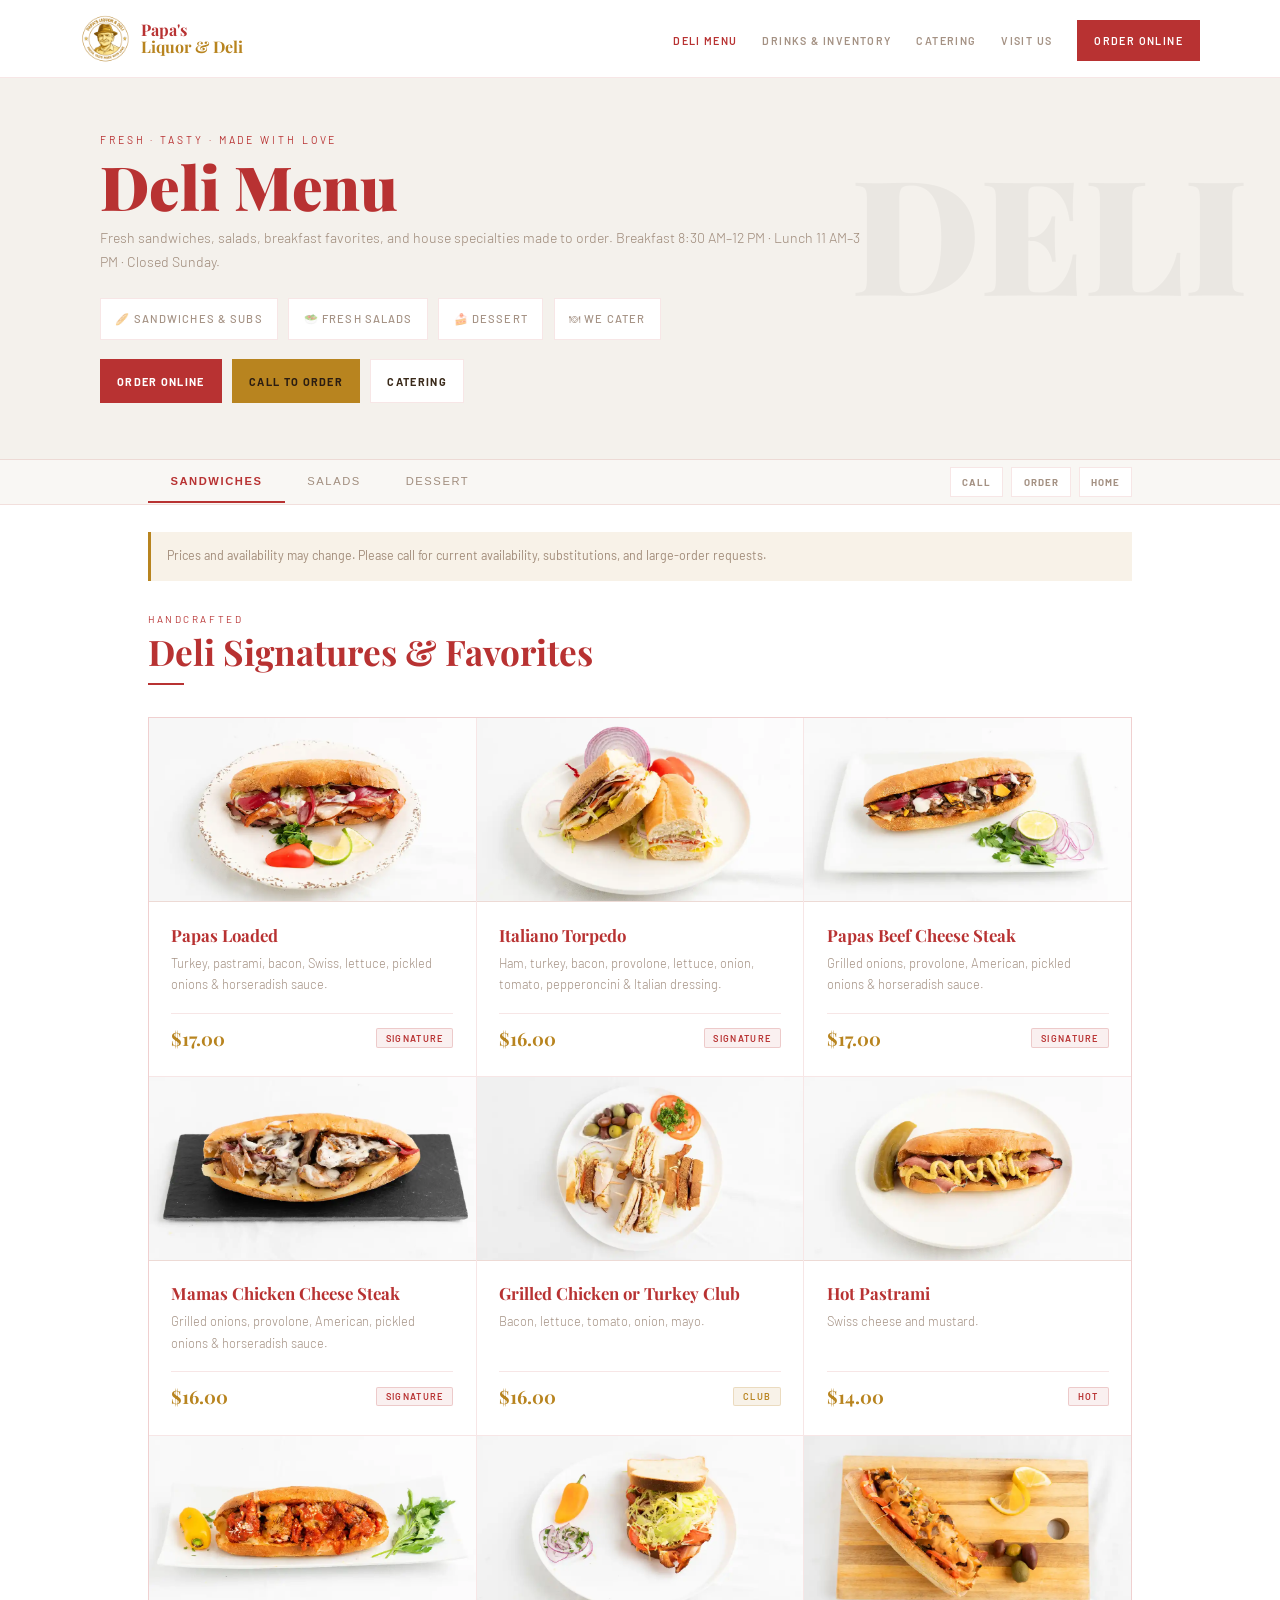
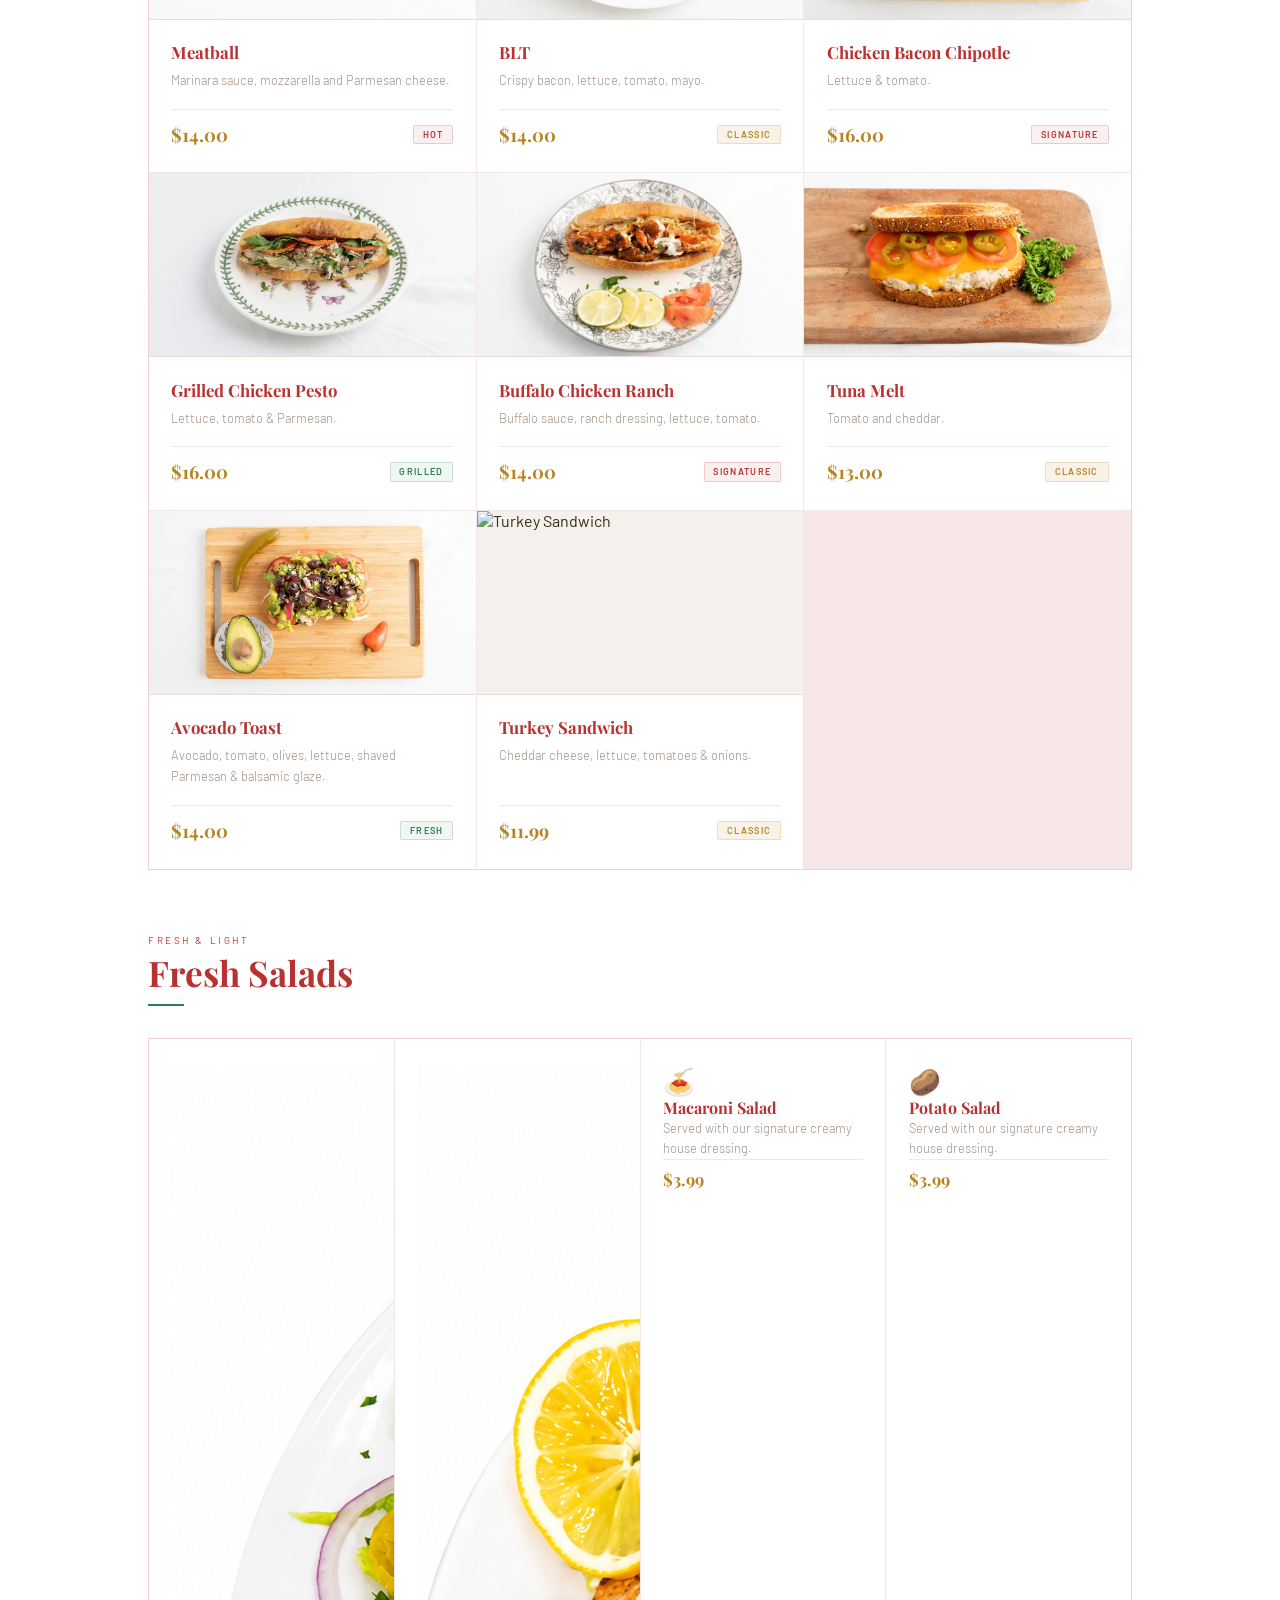
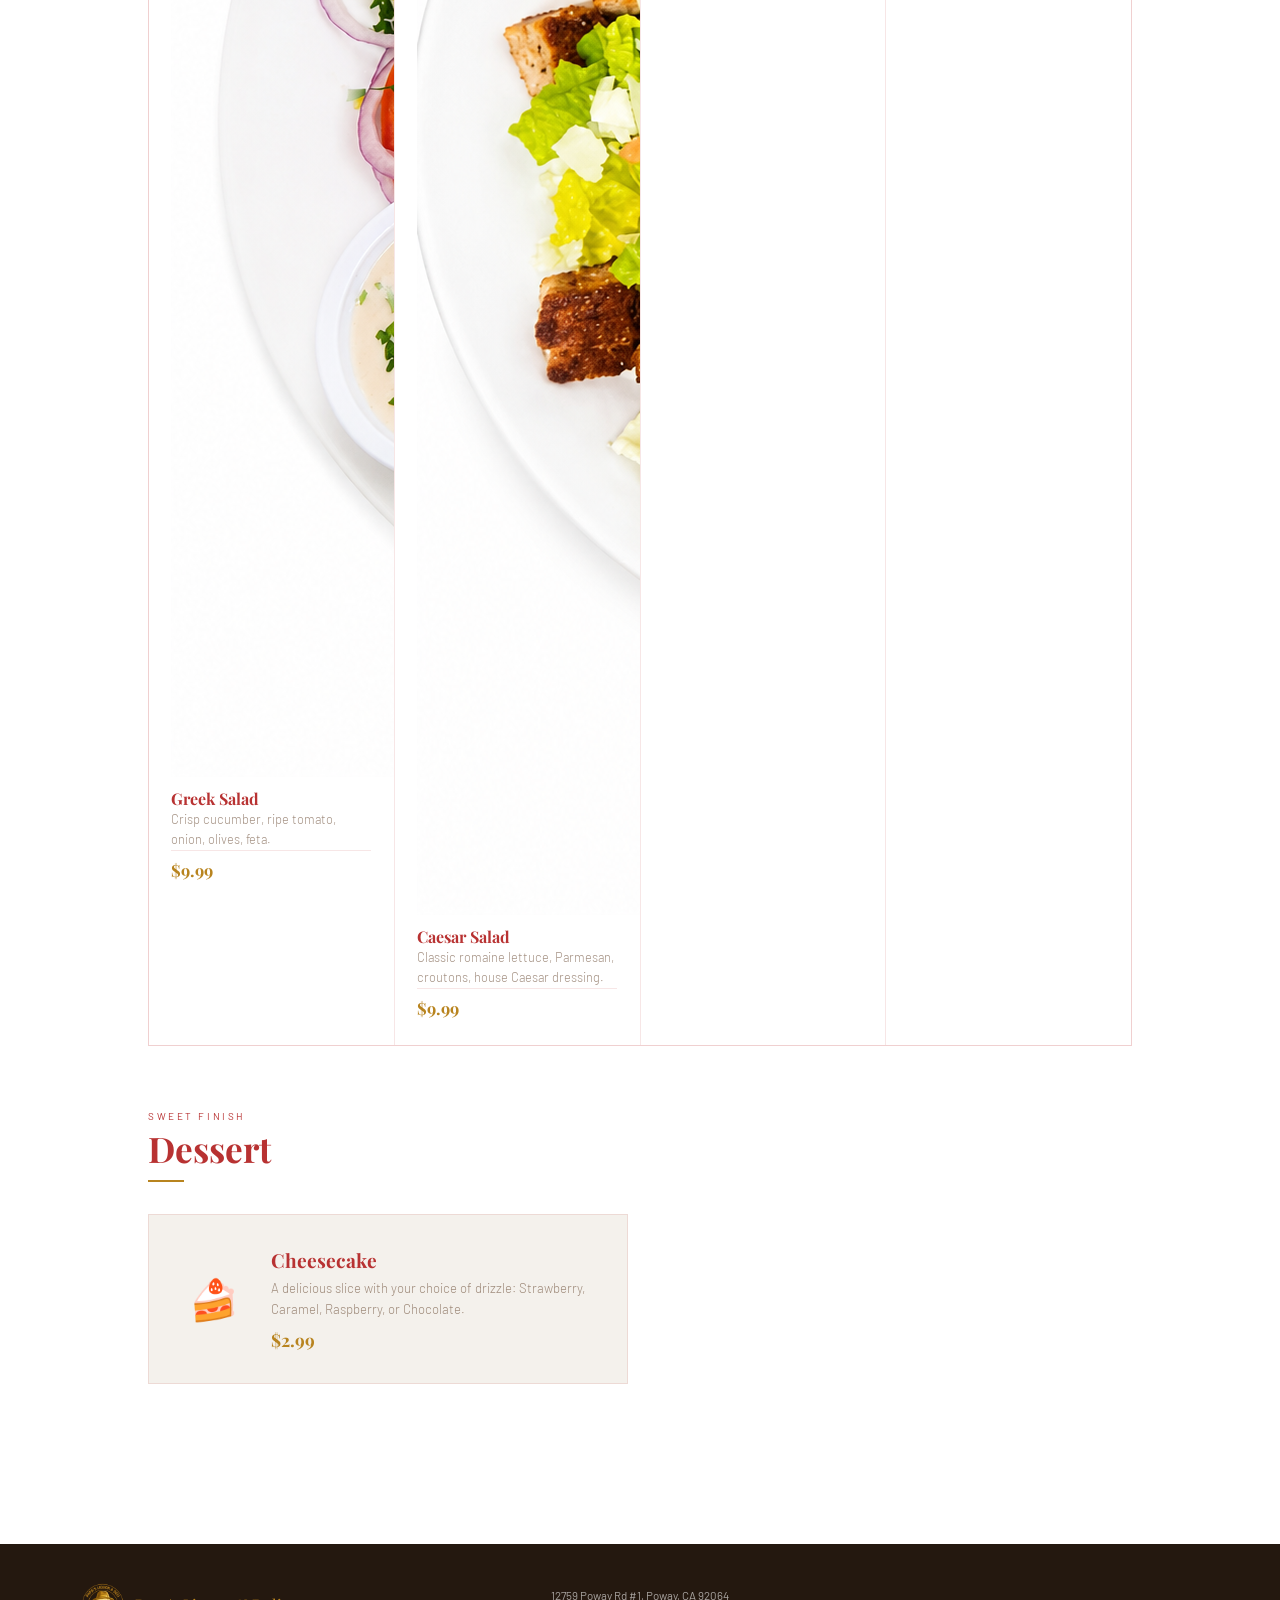
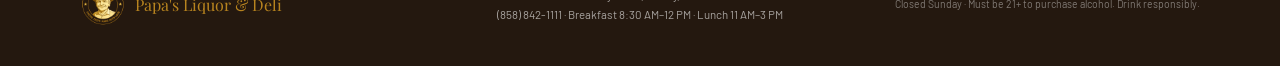
==== commit 415c161c: "Update deli.html" ====
--- a/deli.html
+++ b/deli.html
@@ -7,7 +7,7 @@
 <title>Deli Menu — Papa's Liquor &amp; Deli</title>
 <link href="https://fonts.googleapis.com/css2?family=Playfair+Display:ital,wght@0,700;0,900;1,400&amp;family=Barlow:wght@300;400;500;600&amp;display=swap" rel="stylesheet"/>
 
-<link href="css/deli.css?v=20260714-1" rel="stylesheet"/><meta content="Browse Papa's Liquor &amp; Deli's made-to-order sandwiches, salads and deli favorites in Poway, California." name="description"/></head>
+<link href="css/deli.css?v=20260714-2" rel="stylesheet"/><meta content="Browse Papa's Liquor &amp; Deli's made-to-order sandwiches, salads and deli favorites in Poway, California." name="description"/></head>
 <body>
 <!-- NAV -->
 <nav aria-label="Main navigation" class="site-nav">
@@ -260,28 +260,36 @@
 </div>
 <div class="salads-grid">
 <div class="salad-card">
-<div class="sandwich-img" style="border-radius:4px;margin-bottom:0.8rem;"><img alt="Greek Salad" decoding="async" loading="lazy" src="PapasPhotos/PapasGreekSalad.jpg.webp"/></div>
+<div class="salad-img"><img alt="Greek Salad" decoding="async" loading="lazy" src="PapasPhotos/PapasGreekSalad.jpg.webp"/></div>
+<div class="salad-body">
 <div class="salad-name">Greek Salad</div>
 <div class="salad-desc">Crisp cucumber, ripe tomato, onion, olives, feta.</div>
 <div class="salad-price">$9.99</div>
 </div>
+</div>
 <div class="salad-card">
-<div class="sandwich-img" style="border-radius:4px;margin-bottom:0.8rem;"><img alt="Caesar Salad" decoding="async" loading="lazy" src="PapasPhotos/PapasCeaserSalad.jpg.webp"/></div>
+<div class="salad-img"><img alt="Caesar Salad" decoding="async" loading="lazy" src="PapasPhotos/PapasCeaserSalad.jpg.webp"/></div>
+<div class="salad-body">
 <div class="salad-name">Caesar Salad</div>
 <div class="salad-desc">Classic romaine lettuce, Parmesan, croutons, house Caesar dressing.</div>
 <div class="salad-price">$9.99</div>
 </div>
-<div class="salad-card">
+</div>
+<div class="salad-card salad-card-no-image">
+<div class="salad-body">
 <div class="salad-icon">🍝</div>
 <div class="salad-name">Macaroni Salad</div>
 <div class="salad-desc">Served with our signature creamy house dressing.</div>
 <div class="salad-price">$3.99</div>
 </div>
-<div class="salad-card">
+</div>
+<div class="salad-card salad-card-no-image">
+<div class="salad-body">
 <div class="salad-icon">🥔</div>
 <div class="salad-name">Potato Salad</div>
 <div class="salad-desc">Served with our signature creamy house dressing.</div>
 <div class="salad-price">$3.99</div>
+</div>
 </div>
 </div>
 </div>
--- a/css/deli.css
+++ b/css/deli.css
@@ -0,0 +1,411 @@
+
+    *, *::before, *::after { box-sizing: border-box; margin: 0; padding: 0; }
+
+    :root {
+      --black:     #3a2a1a;
+      --white:     #ffffff;
+      --off-white: #f4f1ec;
+      --panel:     #f9f7f4;
+      --border:    rgba(184,50,50,0.12);
+      --muted:     rgba(90,55,30,0.55);
+      --gold:      #b8841f;
+      --gold-dim:  rgba(184,132,31,0.1);
+      --red:       #b83232;
+      --red-bg:    rgba(184,50,50,0.07);
+      --green:     #2e7d4f;
+      --green-bg:  rgba(46,125,79,0.07);
+    }
+
+    html { scroll-behavior: smooth; }
+    body {
+      font-family: 'Barlow', sans-serif;
+      background: var(--white);
+      color: var(--black);
+      overflow-x: hidden;
+    }
+
+    /* ── PAGE HEADER ── */
+    .page-header {
+      padding: 7rem 3rem 3.5rem;
+      background: var(--off-white);
+      border-bottom: 1px solid var(--border);
+      position: relative; overflow: hidden;
+    }
+    .page-header::before {
+      content: 'DELI';
+      position: absolute; right: 2rem; top: 50%; transform: translateY(-50%);
+      font-family: 'Playfair Display', serif;
+      font-size: 10rem; font-weight: 900;
+      color: rgba(0,0,0,0.04); line-height: 1;
+      pointer-events: none; user-select: none;
+    }
+    .page-header-inner { max-width: 1080px; margin: 0 auto; position: relative; }
+    .page-tag {
+      font-size: 0.65rem; letter-spacing: 0.28em; text-transform: uppercase;
+      color: var(--red); margin-bottom: 0.6rem;
+    }
+    .page-title {
+      font-family: 'Playfair Display', serif;
+      font-size: clamp(2.2rem, 5vw, 3.8rem);
+      font-weight: 900; line-height: 1; margin-bottom: 0.6rem; color: var(--red);
+    }
+    .page-sub {
+      font-size: 0.88rem; font-weight: 300; color: var(--muted);
+      margin-bottom: 1.5rem;
+    }
+    .header-meta {
+      display: flex; gap: 1.5rem; flex-wrap: wrap;
+    }
+    .meta-pill {
+      display: inline-flex; align-items: center; gap: 0.4rem;
+      font-size: 0.7rem; font-weight: 500;
+      letter-spacing: 0.1em; text-transform: uppercase;
+      padding: 0.4rem 0.9rem;
+      border: 1px solid var(--border);
+      background: var(--white);
+      color: var(--muted);
+      cursor: pointer; text-decoration: none;
+      font-family: 'Barlow', sans-serif;
+      transition: border-color 0.2s, color 0.2s;
+    }
+    .meta-pill:hover { border-color: var(--red); color: var(--red); }
+
+    /* ── STICKY SECTION NAV ── */
+    .section-nav {
+      position: sticky; top: var(--nav-height); z-index: 100;
+      background: var(--white);
+      border-bottom: 1px solid var(--border);
+      overflow-x: auto;
+    }
+    .section-nav-inner {
+      display: flex; max-width: 1080px; margin: 0 auto;
+      padding: 0 3rem;
+    }
+    .snav-btn {
+      padding: 0.9rem 1.4rem;
+      font-size: 0.7rem; font-weight: 500;
+      letter-spacing: 0.14em; text-transform: uppercase;
+      background: transparent; border: none;
+      border-bottom: 2px solid transparent;
+      cursor: pointer; color: var(--muted);
+      white-space: nowrap; transition: color 0.2s, border-color 0.2s;
+    }
+    .snav-btn:hover { color: var(--black); }
+    .snav-btn.active { color: var(--red); border-bottom-color: var(--red); font-weight: 600; }
+
+    /* ── CONTENT ── */
+    .content { max-width: 1080px; margin: 0 auto; padding: 3rem 3rem 6rem; }
+
+    /* ── SECTION HEADER ── */
+    .menu-section { margin-bottom: 4rem; }
+    .menu-section-header { margin-bottom: 2rem; }
+    .section-label {
+      font-size: 0.62rem; letter-spacing: 0.26em; text-transform: uppercase;
+      color: var(--red); margin-bottom: 0.5rem;
+    }
+    .section-title {
+      font-family: 'Playfair Display', serif;
+      font-size: clamp(1.6rem, 3vw, 2.2rem);
+      font-weight: 700; line-height: 1.1; color: var(--red);
+    }
+    .section-rule { width: 36px; height: 2px; background: var(--red); margin-top: 0.75rem; }
+
+    /* ── SPECIAL BANNER ── */
+    .special-banner {
+      background: var(--black);
+      color: var(--white);
+      padding: 2rem 2.5rem;
+      display: grid;
+      grid-template-columns: auto 1fr auto;
+      gap: 2rem; align-items: center;
+      margin-bottom: 3rem;
+      position: relative; overflow: hidden;
+    }
+    .special-banner::before {
+      content: '';
+      position: absolute; inset: 0;
+      background: repeating-linear-gradient(
+        -55deg, transparent, transparent 40px,
+        rgba(184,132,31,0.04) 40px, rgba(184,132,31,0.04) 41px
+      );
+    }
+    .special-price-badge {
+      width: 80px; height: 80px; border-radius: 50%;
+      background: var(--gold);
+      display: flex; flex-direction: column;
+      align-items: center; justify-content: center;
+      flex-shrink: 0; position: relative; z-index: 1;
+    }
+    .special-price-badge span:first-child {
+      font-size: 0.6rem; font-weight: 600; letter-spacing: 0.1em; text-transform: uppercase;
+      color: rgba(0,0,0,0.6);
+    }
+    .special-price-badge span:last-child {
+      font-family: 'Playfair Display', serif;
+      font-size: 1.5rem; font-weight: 900; color: var(--black); line-height: 1;
+    }
+    .special-info { position: relative; z-index: 1; }
+    .special-name {
+      font-family: 'Playfair Display', serif;
+      font-size: 1.5rem; font-weight: 900;
+      color: var(--gold); margin-bottom: 0.4rem;
+    }
+    .special-desc {
+      font-size: 0.82rem; font-weight: 300;
+      color: rgba(255,255,255,0.65); line-height: 1.7;
+    }
+    .special-options {
+      position: relative; z-index: 1;
+      display: flex; flex-direction: column; gap: 0.5rem;
+    }
+    .special-option-group { }
+    .special-option-label {
+      font-size: 0.6rem; font-weight: 600;
+      letter-spacing: 0.16em; text-transform: uppercase;
+      color: var(--gold); margin-bottom: 0.2rem;
+    }
+    .special-option-values {
+      font-size: 0.78rem; font-weight: 300;
+      color: rgba(255,255,255,0.6);
+    }
+    .addon-note {
+      font-size: 0.72rem; font-weight: 400;
+      color: rgba(255,255,255,0.4);
+      border-top: 1px solid rgba(255,255,255,0.08);
+      padding-top: 0.5rem; margin-top: 0.5rem;
+    }
+
+    /* ── SANDWICH GRID ── */
+    .sandwich-grid {
+      display: grid;
+      grid-template-columns: repeat(auto-fill, minmax(300px, 1fr));
+      gap: 1px;
+      background: var(--border);
+      border: 1px solid var(--border);
+    }
+
+    .sandwich-card {
+      background: var(--white);
+      display: flex; flex-direction: column;
+      transition: background 0.2s;
+      position: relative; overflow: hidden;
+    }
+    .sandwich-card:hover { background: var(--panel); }
+    .sandwich-card::after {
+      content: ''; position: absolute; bottom: 0; left: 0;
+      width: 0; height: 2px; background: var(--red);
+      transition: width 0.3s ease;
+    }
+    .sandwich-card:hover::after { width: 100%; }
+
+    /* image slot */
+    .sandwich-img {
+      width: 100%; aspect-ratio: 16/9;
+      background: var(--off-white);
+      display: flex; align-items: center; justify-content: center;
+      overflow: hidden; position: relative;
+      border-bottom: 1px solid var(--border);
+    }
+    .sandwich-img img {
+      width: 100%; height: 100%; object-fit: cover;
+      transition: transform 0.4s ease;
+    }
+    .sandwich-card:hover .sandwich-img img { transform: scale(1.04); }
+    .sandwich-img-placeholder {
+      display: flex; flex-direction: column;
+      align-items: center; justify-content: center;
+      gap: 0.5rem; width: 100%; height: 100%;
+      color: rgba(0,0,0,0.2);
+    }
+    .sandwich-img-placeholder span:first-child { font-size: 2rem; opacity: 0.4; }
+    .sandwich-img-placeholder span:last-child {
+      font-size: 0.62rem; letter-spacing: 0.14em; text-transform: uppercase;
+    }
+
+    .sandwich-body { padding: 1.4rem 1.4rem 1.6rem; flex: 1; display: flex; flex-direction: column; gap: 0.5rem; }
+
+    .sandwich-name {
+      font-family: 'Playfair Display', serif;
+      font-size: 1.05rem; font-weight: 700; color: var(--red);
+      line-height: 1.2;
+    }
+    .sandwich-ingredients {
+      font-size: 0.8rem; font-weight: 300;
+      color: var(--muted); line-height: 1.65; flex: 1;
+    }
+    .sandwich-footer {
+      display: flex; align-items: center; justify-content: space-between;
+      margin-top: 0.6rem; padding-top: 0.75rem;
+      border-top: 1px solid var(--border);
+    }
+    .sandwich-price {
+      font-family: 'Playfair Display', serif;
+      font-size: 1.15rem; font-weight: 700; color: var(--gold);
+    }
+    .sandwich-badge {
+      font-size: 0.58rem; font-weight: 600;
+      letter-spacing: 0.14em; text-transform: uppercase;
+      padding: 0.2rem 0.55rem;
+      background: var(--red-bg); color: var(--red);
+      border: 1px solid rgba(184,50,50,0.2);
+      border-radius: 2px;
+    }
+    .sandwich-badge.green {
+      background: var(--green-bg); color: var(--green);
+      border-color: rgba(46,125,79,0.2);
+    }
+    .sandwich-badge.gold {
+      background: var(--gold-dim); color: var(--gold);
+      border-color: rgba(184,132,31,0.2);
+    }
+
+    /* ── SALADS GRID ── */
+    .salads-grid {
+      display: grid;
+      grid-template-columns: repeat(auto-fill, minmax(220px, 1fr));
+      gap: 1px; background: var(--border); border: 1px solid var(--border);
+    }
+    .salad-card {
+      background: var(--white); padding: 1.6rem 1.4rem;
+      display: flex; flex-direction: column; gap: 0.5rem;
+      transition: background 0.2s; position: relative; overflow: hidden;
+    }
+    .salad-card:hover { background: var(--panel); }
+    .salad-card::after {
+      content: ''; position: absolute; bottom: 0; left: 0;
+      width: 0; height: 2px; background: var(--green);
+      transition: width 0.3s ease;
+    }
+    .salad-card:hover::after { width: 100%; }
+    .salad-icon { font-size: 1.6rem; }
+    .salad-name {
+      font-family: 'Playfair Display', serif;
+      font-size: 1rem; font-weight: 700; color: var(--red);
+    }
+    .salad-desc { font-size: 0.8rem; font-weight: 300; color: var(--muted); line-height: 1.6; flex: 1; }
+    .salad-price {
+      font-family: 'Playfair Display', serif;
+      font-size: 1.05rem; font-weight: 700; color: var(--gold);
+      padding-top: 0.5rem; border-top: 1px solid var(--border);
+    }
+
+    /* ── DESSERT ── */
+    .dessert-card {
+      background: var(--off-white);
+      border: 1px solid var(--border);
+      padding: 2rem 2.5rem;
+      display: flex; align-items: center; gap: 2rem;
+      max-width: 480px;
+    }
+    .dessert-icon { font-size: 2.5rem; flex-shrink: 0; }
+    .dessert-name {
+      font-family: 'Playfair Display', serif;
+      font-size: 1.2rem; font-weight: 700; margin-bottom: 0.3rem; color: var(--red);
+    }
+    .dessert-desc { font-size: 0.82rem; font-weight: 300; color: var(--muted); line-height: 1.6; margin-bottom: 0.5rem; }
+    .dessert-price {
+      font-family: 'Playfair Display', serif;
+      font-size: 1.1rem; font-weight: 700; color: var(--gold);
+    }
+
+    @media (max-width: 768px) {
+      
+      .page-header { padding: 6rem 1.5rem 2.5rem; }
+      .section-nav-inner { padding: 0 1rem; }
+      .content { padding: 2rem 1.5rem 4rem; }
+      .special-banner { grid-template-columns: 1fr; gap: 1.2rem; }
+      .sandwich-grid { grid-template-columns: 1fr; }
+      .salads-grid { grid-template-columns: 1fr 1fr; }
+      footer { flex-direction: column; gap: 0.5rem; text-align: center; }
+    }
+  
+
+/* ── UPDATED SITE NAVIGATION ── */
+:root { --nav-height: 78px; --shadow: 0 16px 40px rgba(58,42,26,.10); }
+body { padding-bottom: 0; }
+.site-nav {
+  position: fixed; inset: 0 0 auto 0; height: var(--nav-height); z-index: 300;
+  background: rgba(255,255,255,.96); backdrop-filter: blur(16px);
+  border-bottom: 1px solid var(--border);
+}
+.nav-inner { width: min(1120px, calc(100% - 3rem)); height: 100%; margin: 0 auto; display:flex; align-items:center; justify-content:space-between; gap:2rem; }
+.brand { display:flex; align-items:center; gap:.7rem; text-decoration:none; color:var(--red); }
+.brand img { width:50px; height:50px; object-fit:contain; }
+.brand-text { font-family:'Playfair Display',serif; font-weight:700; font-size:1rem; line-height:1.05; }
+.brand-text span { display:block; color:var(--gold); }
+.nav-links { display:flex; align-items:center; gap:1.55rem; list-style:none; }
+.nav-links a { color:var(--muted); text-decoration:none; font-size:.67rem; font-weight:600; letter-spacing:.13em; text-transform:uppercase; transition:color .2s; white-space:nowrap; }
+.nav-links a:hover, .nav-links a[aria-current="page"] { color:var(--red); }
+.nav-links .nav-order { background:var(--red); color:white; padding:.8rem 1rem; border:1px solid var(--red); }
+.nav-links .nav-order:hover { color:white; opacity:.88; }
+.menu-toggle { display:none; border:1px solid var(--border); background:white; color:var(--red); width:42px; height:42px; cursor:pointer; font-size:1.15rem; }
+
+/* ── REFINED PAGE INTRO ── */
+.page-header { padding-top: calc(var(--nav-height) + 3.5rem); }
+.page-title { color:var(--red); }
+.page-sub { max-width:760px; line-height:1.7; }
+.header-meta { gap:.65rem; }
+.meta-pill { min-height:42px; }
+.meta-pill:hover { border-color:var(--red); color:var(--red); }
+.menu-actions { margin-top:1.2rem; display:flex; flex-wrap:wrap; gap:.65rem; }
+.menu-action { display:inline-flex; align-items:center; justify-content:center; min-height:44px; padding:.75rem 1rem; text-decoration:none; font-size:.68rem; font-weight:700; letter-spacing:.12em; text-transform:uppercase; border:1px solid var(--border); background:white; color:var(--brown, var(--black)); }
+.menu-action.primary { background:var(--red); border-color:var(--red); color:white; }
+.menu-action.gold { background:var(--gold); border-color:var(--gold); color:#2b1d12; }
+
+/* ── STICKY CATEGORY NAV REFINEMENT ── */
+.section-nav { background:rgba(249,247,244,.97); backdrop-filter:blur(12px); }
+.section-nav-inner { justify-content:space-between; align-items:center; gap:1rem; }
+.section-tabs { display:flex; }
+.section-quick { display:flex; gap:.5rem; padding:.45rem 0; }
+.section-quick a { text-decoration:none; color:var(--muted); border:1px solid var(--border); background:white; padding:.48rem .7rem; font-size:.61rem; font-weight:700; letter-spacing:.1em; text-transform:uppercase; white-space:nowrap; }
+.section-quick a:hover { color:var(--red); border-color:var(--red); }
+
+/* ── CARD / IMAGE CLEANUP ── */
+.sandwich-img img { display:block; }
+.salad-card .sandwich-img { margin:-1.6rem -1.4rem .8rem; width:auto; aspect-ratio:16/9; }
+.salad-card .sandwich-img img { width:100%; height:100%; object-fit:cover; display:block; }
+.menu-notice { margin-top:-1.3rem; margin-bottom:2rem; padding:.9rem 1rem; background:var(--gold-dim); border-left:3px solid var(--gold); color:var(--muted); font-size:.78rem; line-height:1.6; }
+
+/* ── UPDATED FOOTER ── */
+.site-footer { background:#24180f; color:white; padding:2.4rem 3rem; }
+.footer-inner { width:min(1120px,100%); margin:0 auto; display:grid; grid-template-columns:1fr auto 1fr; align-items:center; gap:1rem; }
+.footer-brand-wrap { display:flex; align-items:center; gap:.65rem; }
+.footer-brand-wrap img { width:45px; height:45px; object-fit:contain; }
+.footer-brand { font-family:'Playfair Display',serif; color:var(--gold); }
+.footer-details { text-align:center; color:rgba(255,255,255,.6); font-size:.72rem; line-height:1.65; }
+.footer-details a { color:inherit; text-decoration:none; }
+.footer-legal { text-align:right; color:rgba(255,255,255,.42); font-size:.65rem; line-height:1.5; }
+
+.mobile-bar { display:none; }
+
+@media (max-width: 980px) {
+  .menu-toggle { display:inline-grid; place-items:center; }
+  .nav-links { position:absolute; top:var(--nav-height); left:0; right:0; display:none; flex-direction:column; align-items:stretch; gap:0; padding:.75rem 1.5rem 1.25rem; background:white; border-bottom:1px solid var(--border); }
+  .nav-links.open { display:flex; }
+  .nav-links a { display:block; padding:.9rem 0; }
+  .nav-links .nav-order { text-align:center; margin-top:.5rem; }
+  .section-quick { display:none; }
+  .section-nav-inner { justify-content:flex-start; }
+}
+
+@media (max-width: 768px) {
+  :root { --nav-height:70px; }
+  .nav-inner { width:calc(100% - 2rem); }
+  .brand img { width:43px; height:43px; }
+  .brand-text { font-size:.9rem; }
+  .page-header { padding-top:calc(var(--nav-height) + 2.3rem); }
+  .section-nav-inner { padding:0 .75rem; }
+  .section-tabs { min-width:max-content; }
+  .snav-btn { min-height:48px; padding:.8rem 1rem; }
+  .site-footer { padding:2rem 1.5rem 6.3rem; }
+  .footer-inner { grid-template-columns:1fr; text-align:center; }
+  .footer-brand-wrap { justify-content:center; }
+  .footer-legal { text-align:center; }
+  .mobile-bar { position:fixed; display:grid; grid-template-columns:repeat(3,1fr); left:.75rem; right:.75rem; bottom:.75rem; z-index:350; background:white; border:1px solid var(--border); box-shadow:var(--shadow); }
+  .mobile-bar a { text-align:center; text-decoration:none; color:var(--brown, var(--black)); padding:.65rem .25rem; font-size:.66rem; font-weight:700; letter-spacing:.07em; text-transform:uppercase; border-right:1px solid var(--border); }
+  .mobile-bar a:last-child { border-right:0; background:var(--red); color:white; }
+}
+
+@media (prefers-reduced-motion: reduce) {
+  *,*::before,*::after { scroll-behavior:auto !important; animation-duration:.01ms !important; animation-iteration-count:1 !important; transition-duration:.01ms !important; }
+}
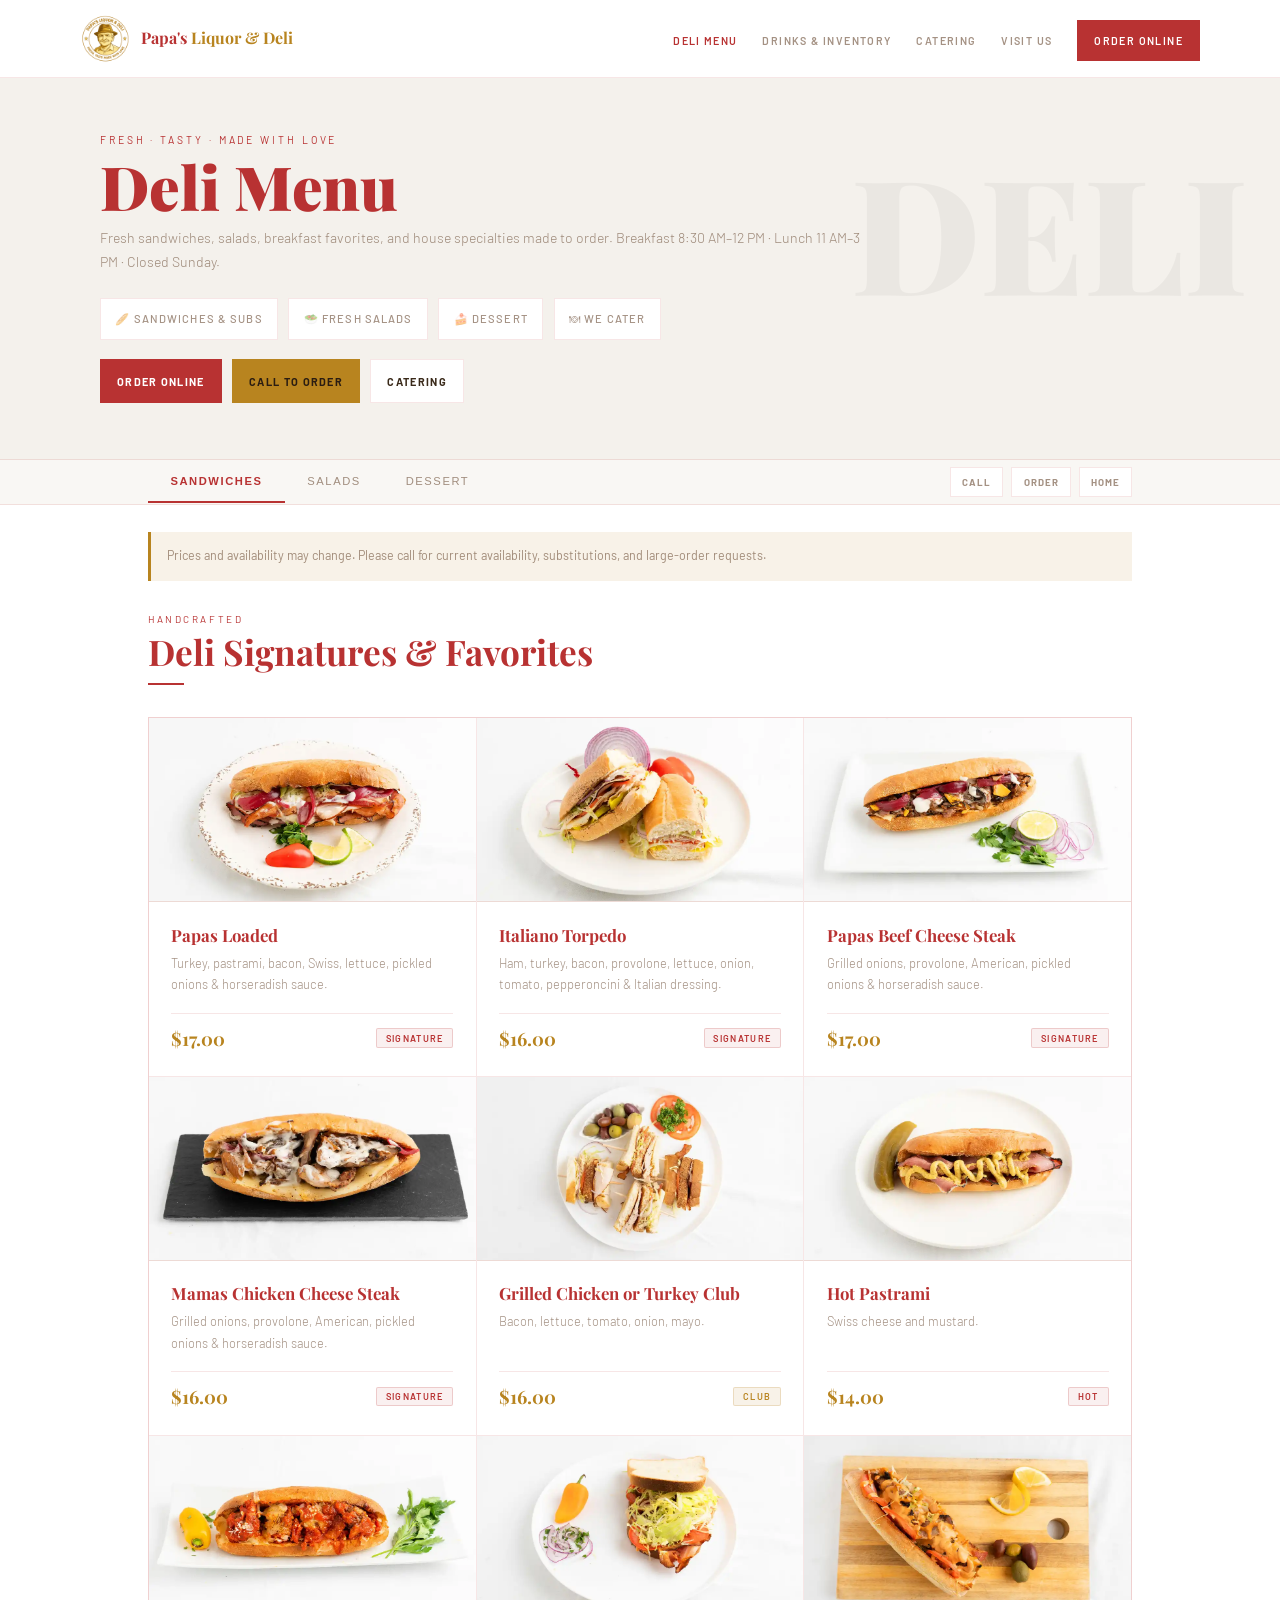
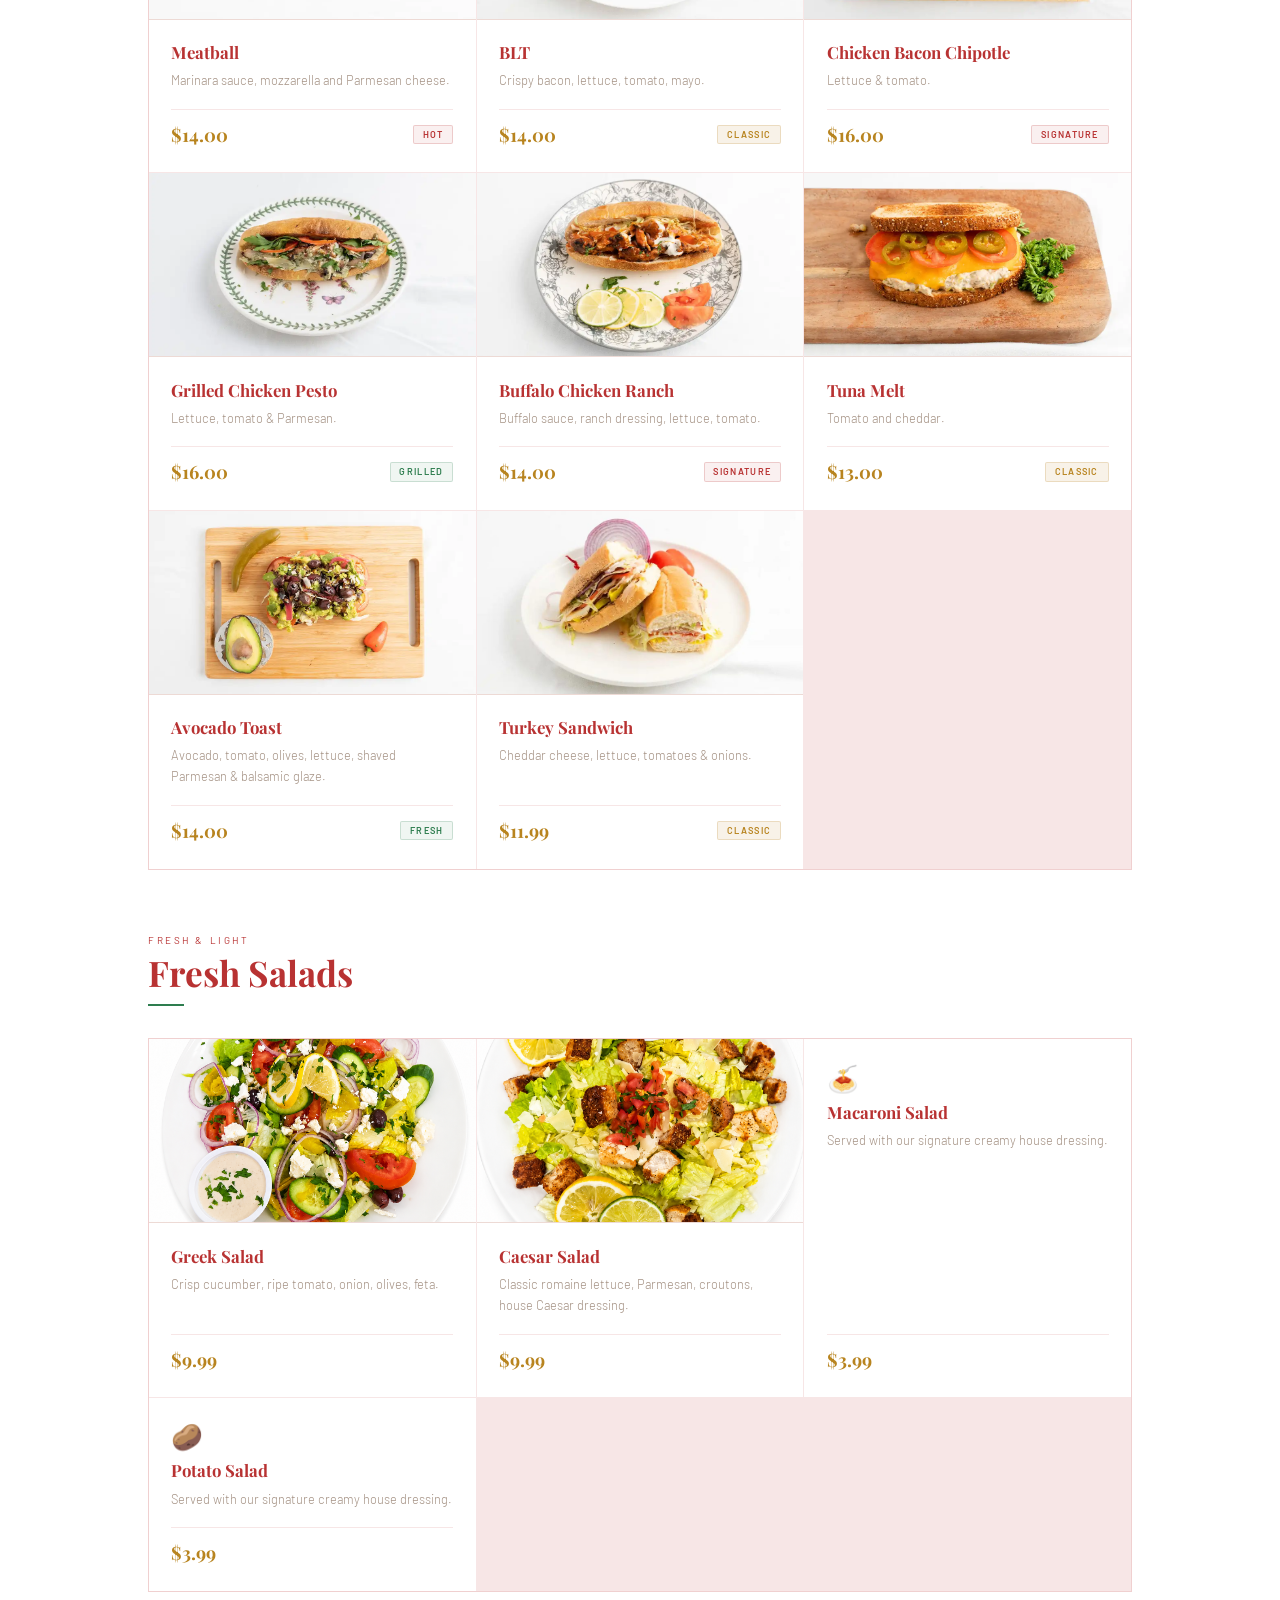
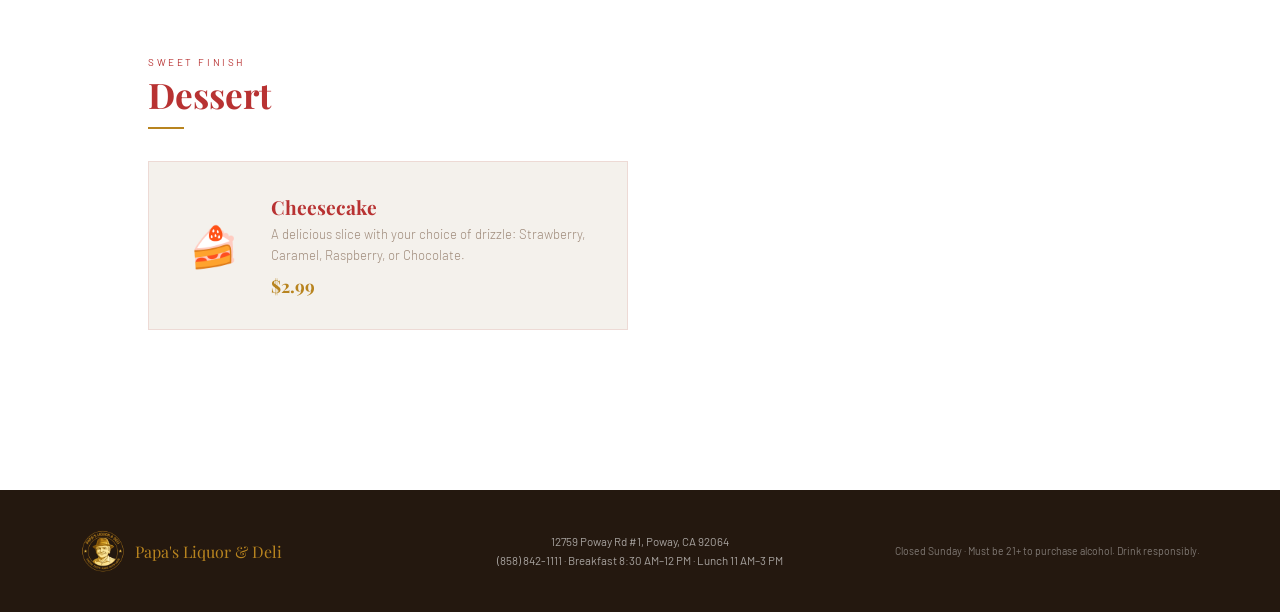
==== commit b2c4dd0c: "Update deli.html" ====
--- a/deli.html
+++ b/deli.html
@@ -7,7 +7,7 @@
 <title>Deli Menu — Papa's Liquor &amp; Deli</title>
 <link href="https://fonts.googleapis.com/css2?family=Playfair+Display:ital,wght@0,700;0,900;1,400&amp;family=Barlow:wght@300;400;500;600&amp;display=swap" rel="stylesheet"/>
 
-<link href="css/deli.css?v=20260714-2" rel="stylesheet"/><meta content="Browse Papa's Liquor &amp; Deli's made-to-order sandwiches, salads and deli favorites in Poway, California." name="description"/></head>
+<link href="css/deli.css?v=20260714-4" rel="stylesheet"/><meta content="Browse Papa's Liquor &amp; Deli's made-to-order sandwiches, salads and deli favorites in Poway, California." name="description"/></head>
 <body>
 <!-- NAV -->
 <nav aria-label="Main navigation" class="site-nav">
--- a/css/deli.css
+++ b/css/deli.css
@@ -1,4 +1,3 @@
-
     *, *::before, *::after { box-sizing: border-box; margin: 0; padding: 0; }
 
     :root {
@@ -178,7 +177,7 @@
     /* ── SANDWICH GRID ── */
     .sandwich-grid {
       display: grid;
-      grid-template-columns: repeat(auto-fill, minmax(300px, 1fr));
+      grid-template-columns: repeat(auto-fit, minmax(300px, 1fr));
       gap: 1px;
       background: var(--border);
       border: 1px solid var(--border);
@@ -262,31 +261,84 @@
     /* ── SALADS GRID ── */
     .salads-grid {
       display: grid;
-      grid-template-columns: repeat(auto-fill, minmax(220px, 1fr));
-      gap: 1px; background: var(--border); border: 1px solid var(--border);
+      grid-template-columns: repeat(auto-fit, minmax(300px, 1fr));
+      gap: 1px;
+      background: var(--border);
+      border: 1px solid var(--border);
     }
     .salad-card {
-      background: var(--white); padding: 1.6rem 1.4rem;
-      display: flex; flex-direction: column; gap: 0.5rem;
-      transition: background 0.2s; position: relative; overflow: hidden;
+      background: var(--white);
+      display: flex;
+      flex-direction: column;
+      min-width: 0;
+      transition: background 0.2s;
+      position: relative;
+      overflow: hidden;
     }
     .salad-card:hover { background: var(--panel); }
     .salad-card::after {
-      content: ''; position: absolute; bottom: 0; left: 0;
-      width: 0; height: 2px; background: var(--green);
+      content: '';
+      position: absolute;
+      bottom: 0;
+      left: 0;
+      width: 0;
+      height: 2px;
+      background: var(--green);
       transition: width 0.3s ease;
     }
     .salad-card:hover::after { width: 100%; }
+
+    /* Same image frame and proportions as sandwich cards */
+    .salad-img {
+      width: 100%;
+      aspect-ratio: 16 / 9;
+      background: var(--off-white);
+      display: flex;
+      align-items: center;
+      justify-content: center;
+      overflow: hidden;
+      border-bottom: 1px solid var(--border);
+    }
+    .salad-img img {
+      width: 100%;
+      height: 100%;
+      object-fit: cover;
+      display: block;
+      transition: transform 0.4s ease;
+    }
+    .salad-card:hover .salad-img img { transform: scale(1.04); }
+
+    .salad-body {
+      padding: 1.4rem 1.4rem 1.6rem;
+      flex: 1;
+      display: flex;
+      flex-direction: column;
+      gap: 0.5rem;
+    }
+    .salad-card-no-image .salad-body { min-height: 100%; }
     .salad-icon { font-size: 1.6rem; }
     .salad-name {
       font-family: 'Playfair Display', serif;
-      font-size: 1rem; font-weight: 700; color: var(--red);
-    }
-    .salad-desc { font-size: 0.8rem; font-weight: 300; color: var(--muted); line-height: 1.6; flex: 1; }
+      font-size: 1.05rem;
+      font-weight: 700;
+      color: var(--red);
+      line-height: 1.2;
+    }
+    .salad-desc {
+      font-size: 0.8rem;
+      font-weight: 300;
+      color: var(--muted);
+      line-height: 1.65;
+      flex: 1;
+    }
     .salad-price {
       font-family: 'Playfair Display', serif;
-      font-size: 1.05rem; font-weight: 700; color: var(--gold);
-      padding-top: 0.5rem; border-top: 1px solid var(--border);
+      font-size: 1.15rem;
+      font-weight: 700;
+      color: var(--gold);
+      margin-top: 0.6rem;
+      padding-top: 0.75rem;
+      border-top: 1px solid var(--border);
     }
 
     /* ── DESSERT ── */
@@ -315,7 +367,7 @@
       .content { padding: 2rem 1.5rem 4rem; }
       .special-banner { grid-template-columns: 1fr; gap: 1.2rem; }
       .sandwich-grid { grid-template-columns: 1fr; }
-      .salads-grid { grid-template-columns: 1fr 1fr; }
+      .salads-grid { grid-template-columns: 1fr; }
       footer { flex-direction: column; gap: 0.5rem; text-align: center; }
     }
   
@@ -331,8 +383,8 @@
 .nav-inner { width: min(1120px, calc(100% - 3rem)); height: 100%; margin: 0 auto; display:flex; align-items:center; justify-content:space-between; gap:2rem; }
 .brand { display:flex; align-items:center; gap:.7rem; text-decoration:none; color:var(--red); }
 .brand img { width:50px; height:50px; object-fit:contain; }
-.brand-text { font-family:'Playfair Display',serif; font-weight:700; font-size:1rem; line-height:1.05; }
-.brand-text span { display:block; color:var(--gold); }
+.brand-text { font-family:'Playfair Display',serif; font-weight:700; font-size:1rem; line-height:1.05; white-space:nowrap; }
+.brand-text span { display:inline; color:var(--gold); }
 .nav-links { display:flex; align-items:center; gap:1.55rem; list-style:none; }
 .nav-links a { color:var(--muted); text-decoration:none; font-size:.67rem; font-weight:600; letter-spacing:.13em; text-transform:uppercase; transition:color .2s; white-space:nowrap; }
 .nav-links a:hover, .nav-links a[aria-current="page"] { color:var(--red); }
@@ -362,8 +414,6 @@
 
 /* ── CARD / IMAGE CLEANUP ── */
 .sandwich-img img { display:block; }
-.salad-card .sandwich-img { margin:-1.6rem -1.4rem .8rem; width:auto; aspect-ratio:16/9; }
-.salad-card .sandwich-img img { width:100%; height:100%; object-fit:cover; display:block; }
 .menu-notice { margin-top:-1.3rem; margin-bottom:2rem; padding:.9rem 1rem; background:var(--gold-dim); border-left:3px solid var(--gold); color:var(--muted); font-size:.78rem; line-height:1.6; }
 
 /* ── UPDATED FOOTER ── */
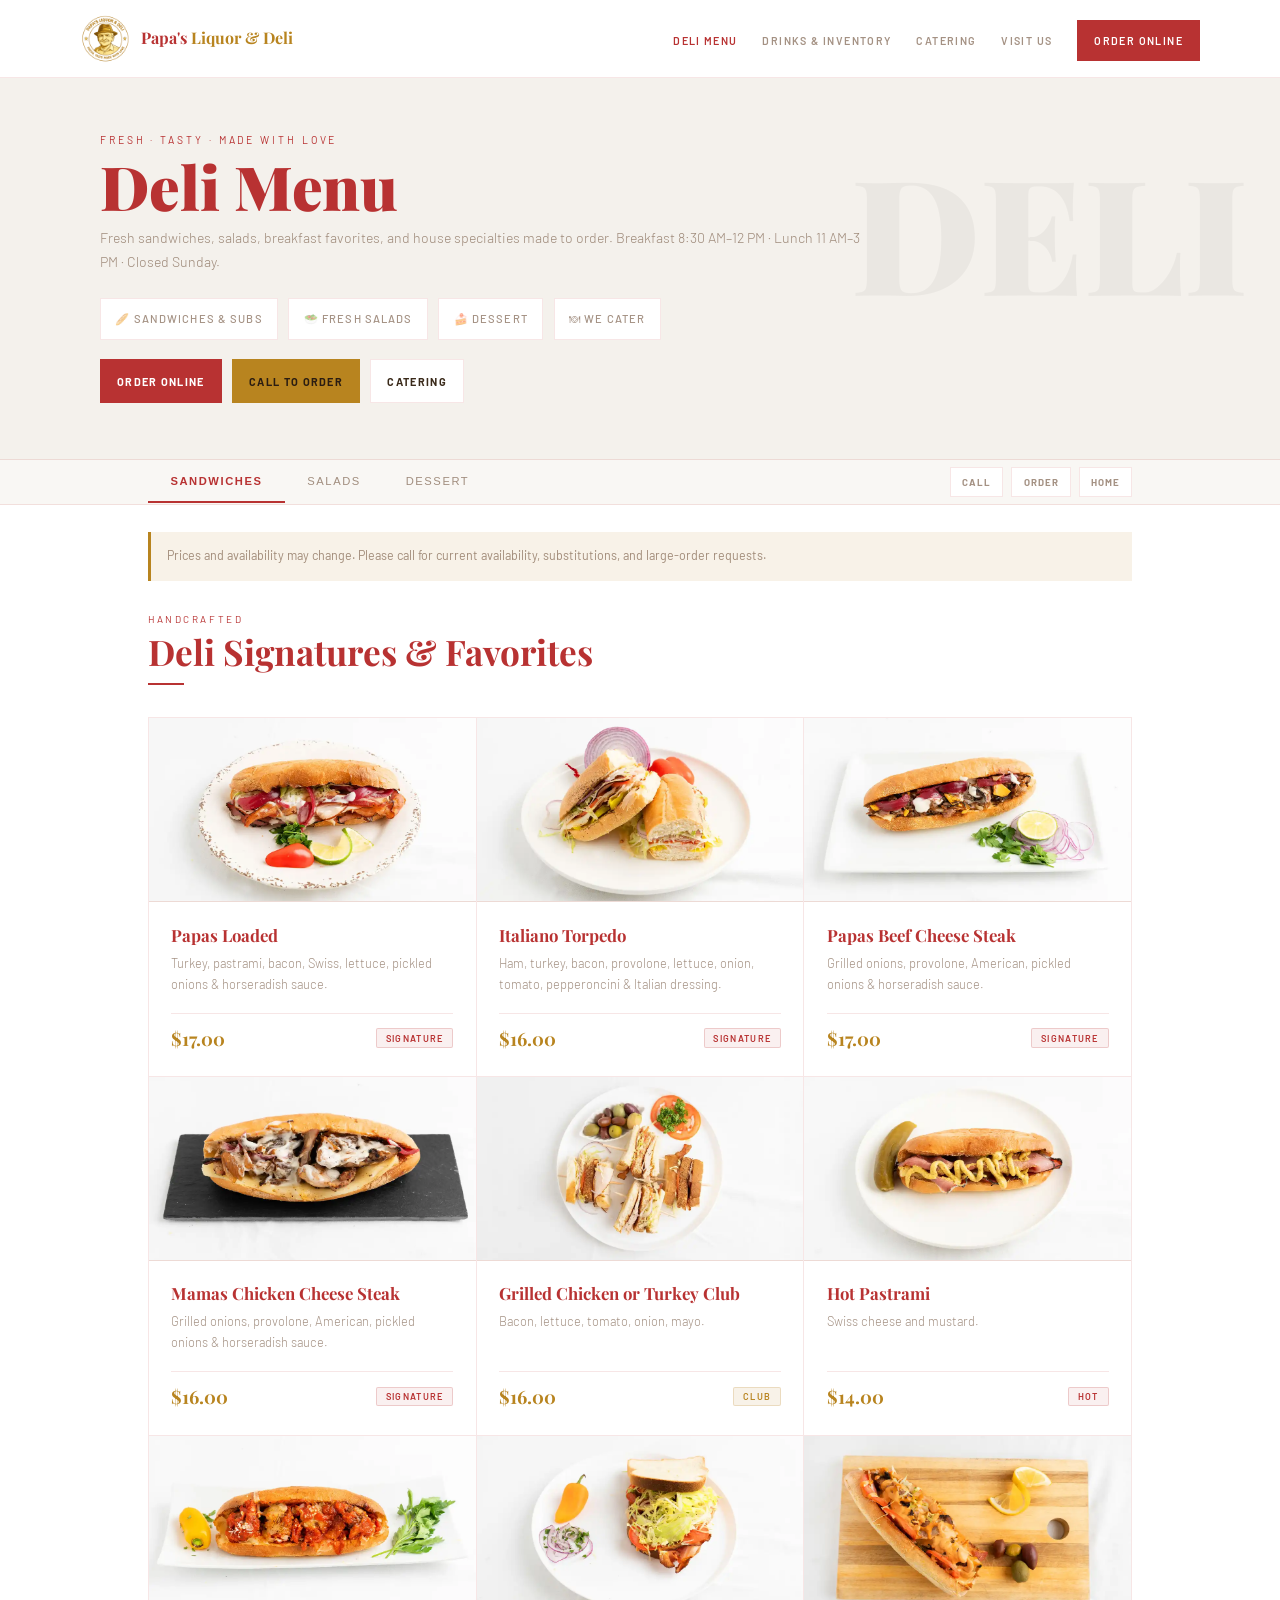
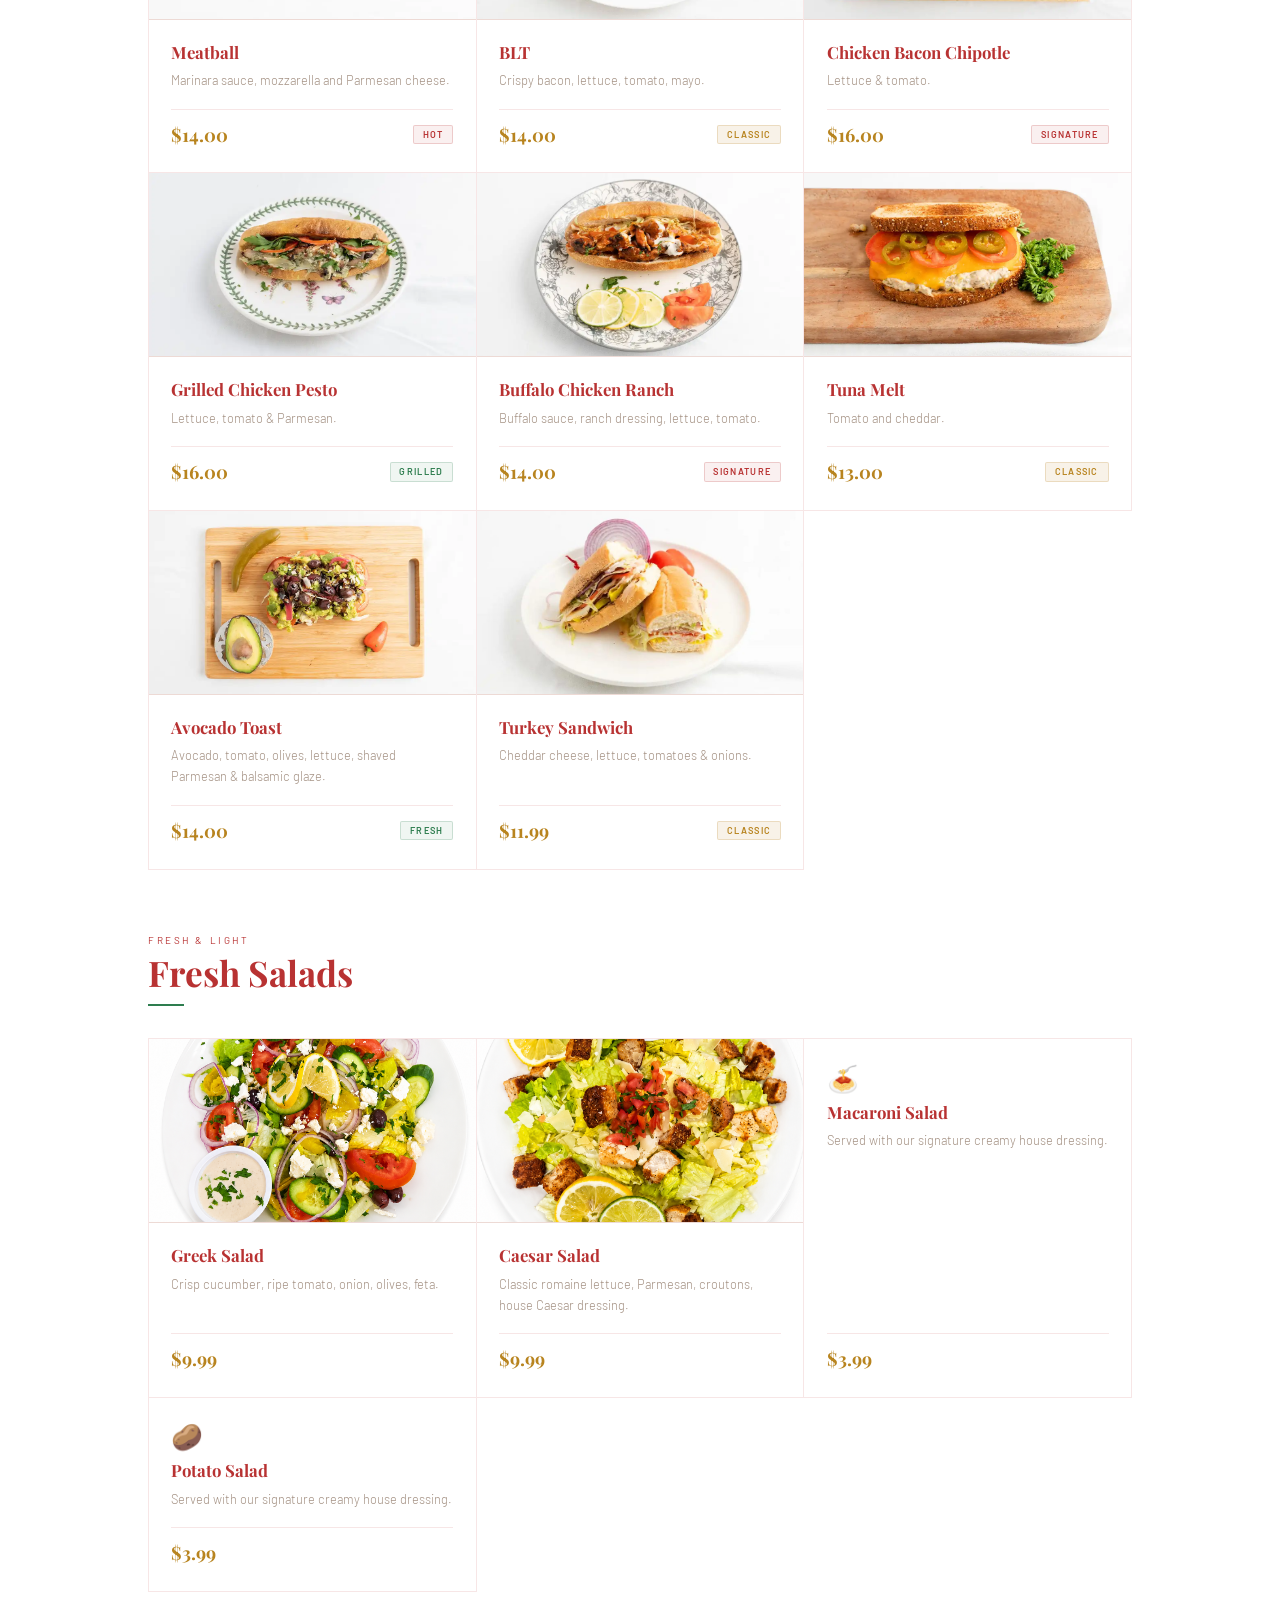
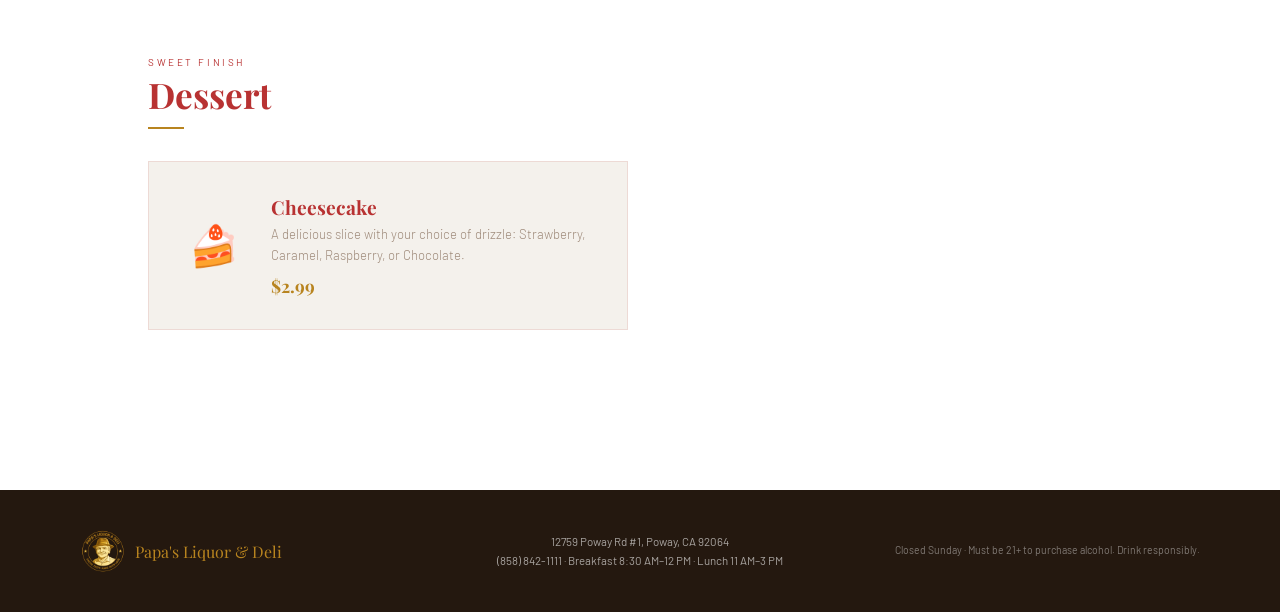
==== commit a5fa8ad7: "Update deli.html" ====
--- a/deli.html
+++ b/deli.html
@@ -7,7 +7,7 @@
 <title>Deli Menu — Papa's Liquor &amp; Deli</title>
 <link href="https://fonts.googleapis.com/css2?family=Playfair+Display:ital,wght@0,700;0,900;1,400&amp;family=Barlow:wght@300;400;500;600&amp;display=swap" rel="stylesheet"/>
 
-<link href="css/deli.css?v=20260714-4" rel="stylesheet"/><meta content="Browse Papa's Liquor &amp; Deli's made-to-order sandwiches, salads and deli favorites in Poway, California." name="description"/></head>
+<link href="css/deli.css?v=20260714-6" rel="stylesheet"/><meta content="Browse Papa's Liquor &amp; Deli's made-to-order sandwiches, salads and deli favorites in Poway, California." name="description"/></head>
 <body>
 <!-- NAV -->
 <nav aria-label="Main navigation" class="site-nav">
--- a/css/deli.css
+++ b/css/deli.css
@@ -176,18 +176,24 @@
 
     /* ── SANDWICH GRID ── */
     .sandwich-grid {
-      display: grid;
-      grid-template-columns: repeat(auto-fit, minmax(300px, 1fr));
-      gap: 1px;
-      background: var(--border);
-      border: 1px solid var(--border);
+      display: flex;
+      flex-wrap: wrap;
+      align-items: stretch;
+      background: transparent;
+      border-top: 1px solid var(--border);
+      border-left: 1px solid var(--border);
     }
 
     .sandwich-card {
+      flex: 0 0 33.333333%;
+      width: 33.333333%;
+      min-width: 0;
       background: var(--white);
       display: flex; flex-direction: column;
       transition: background 0.2s;
       position: relative; overflow: hidden;
+      border-right: 1px solid var(--border);
+      border-bottom: 1px solid var(--border);
     }
     .sandwich-card:hover { background: var(--panel); }
     .sandwich-card::after {
@@ -260,20 +266,25 @@
 
     /* ── SALADS GRID ── */
     .salads-grid {
-      display: grid;
-      grid-template-columns: repeat(auto-fit, minmax(300px, 1fr));
-      gap: 1px;
-      background: var(--border);
-      border: 1px solid var(--border);
+      display: flex;
+      flex-wrap: wrap;
+      align-items: stretch;
+      background: transparent;
+      border-top: 1px solid var(--border);
+      border-left: 1px solid var(--border);
     }
     .salad-card {
+      flex: 0 0 33.333333%;
+      width: 33.333333%;
+      min-width: 0;
       background: var(--white);
       display: flex;
       flex-direction: column;
-      min-width: 0;
       transition: background 0.2s;
       position: relative;
       overflow: hidden;
+      border-right: 1px solid var(--border);
+      border-bottom: 1px solid var(--border);
     }
     .salad-card:hover { background: var(--panel); }
     .salad-card::after {
@@ -360,14 +371,17 @@
       font-size: 1.1rem; font-weight: 700; color: var(--gold);
     }
 
-    @media (max-width: 768px) {
+    
+    @media (min-width: 769px) and (max-width: 980px) {
+      .sandwich-card, .salad-card { flex-basis: 50%; width: 50%; }
+    }
+@media (max-width: 768px) {
       
       .page-header { padding: 6rem 1.5rem 2.5rem; }
       .section-nav-inner { padding: 0 1rem; }
       .content { padding: 2rem 1.5rem 4rem; }
       .special-banner { grid-template-columns: 1fr; gap: 1.2rem; }
-      .sandwich-grid { grid-template-columns: 1fr; }
-      .salads-grid { grid-template-columns: 1fr; }
+      .sandwich-card, .salad-card { flex-basis: 100%; width: 100%; }
       footer { flex-direction: column; gap: 0.5rem; text-align: center; }
     }
   
